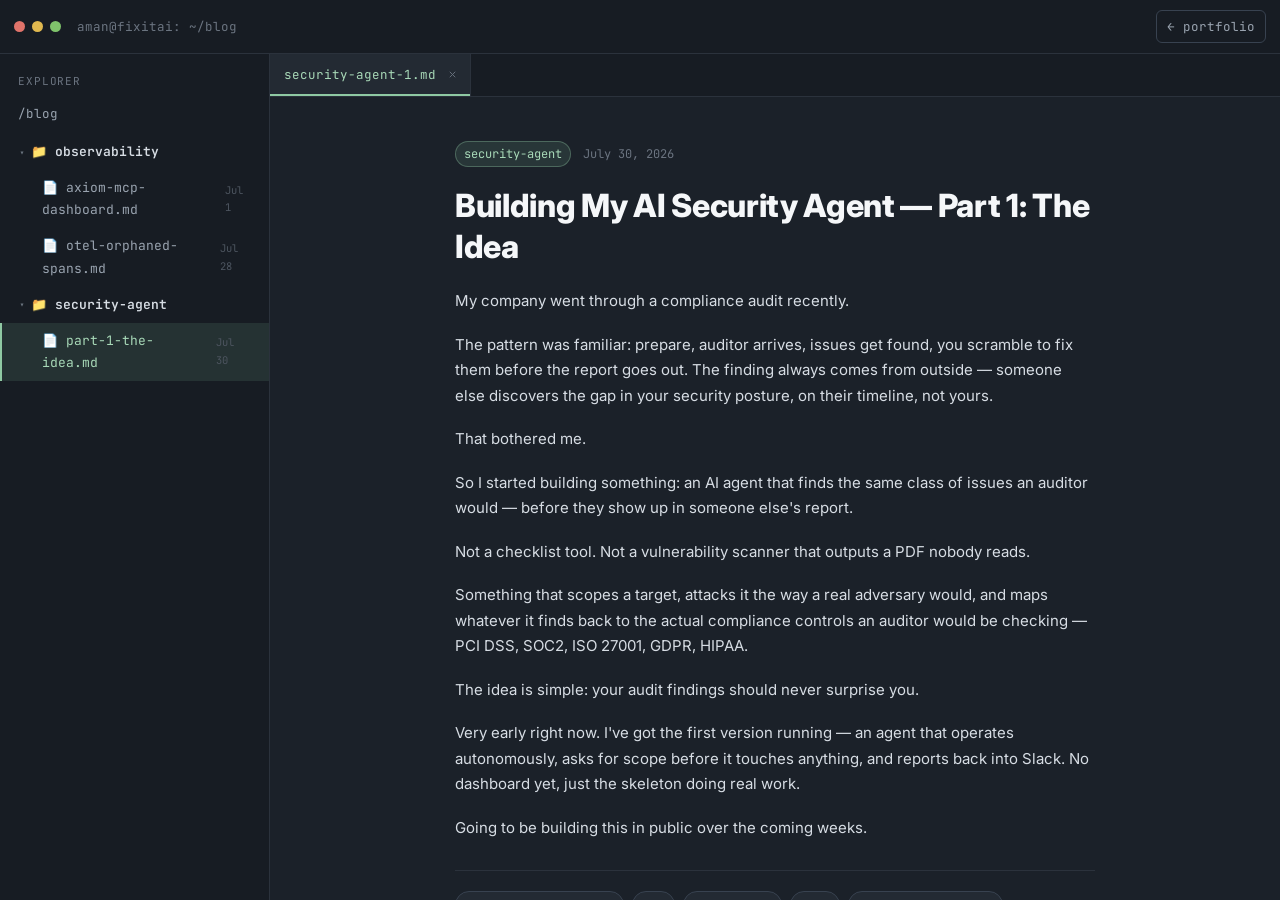
==== blog/index.html @ 9bb50690 "Add IDE-style blog page - New /blog/ page: same terminal/IDE aesthetic as the portfolio's   file-tre" ====
<!DOCTYPE html>
<html lang="en">
<head>
<meta charset="UTF-8">
<meta name="viewport" content="width=device-width, initial-scale=1.0">
<title>Blog — Aman Srivastava</title>
<meta name="description" content="Engineering notes from Aman Srivastava — Founding Software Engineer at Fixit AI. Observability, Kubernetes, and building an AI security agent in public.">
<meta name="robots" content="index, follow">
<link rel="canonical" href="https://amanscoder.github.io/Portfolio/blog/">
<link rel="shortcut icon" href="../assets/images/logo.ico" type="image/x-icon">

<meta property="og:type" content="blog">
<meta property="og:title" content="Blog — Aman Srivastava">
<meta property="og:description" content="Engineering notes on observability, Kubernetes, and building an AI security agent in public.">
<meta property="og:url" content="https://amanscoder.github.io/Portfolio/blog/">
<meta property="og:image" content="https://amanscoder.github.io/Portfolio/assets/images/avatar.jpg">

<link rel="preconnect" href="https://fonts.googleapis.com">
<link rel="preconnect" href="https://fonts.gstatic.com" crossorigin>
<link href="https://fonts.googleapis.com/css2?family=JetBrains+Mono:wght@400;500;600;700;800&family=Inter:wght@400;500;600;700;800&display=swap" rel="stylesheet">

<script type="application/ld+json">
{
  "@context": "https://schema.org",
  "@type": "Blog",
  "name": "Aman Srivastava's Engineering Blog",
  "url": "https://amanscoder.github.io/Portfolio/blog/",
  "author": { "@type": "Person", "name": "Aman Srivastava", "url": "https://amanscoder.github.io/Portfolio/" },
  "blogPost": [
    {
      "@type": "BlogPosting",
      "headline": "Building Production Dashboards with the Axiom MCP Server",
      "datePublished": "2026-07-01",
      "author": { "@type": "Person", "name": "Aman Srivastava" }
    },
    {
      "@type": "BlogPosting",
      "headline": "When Your Traces Are Lying: Debugging Orphaned Spans in an Async Pipeline",
      "datePublished": "2026-07-28",
      "author": { "@type": "Person", "name": "Aman Srivastava" }
    },
    {
      "@type": "BlogPosting",
      "headline": "Building My AI Security Agent — Part 1: The Idea",
      "datePublished": "2026-07-30",
      "author": { "@type": "Person", "name": "Aman Srivastava" }
    }
  ]
}
</script>

<style>
  :root{
    color-scheme: dark;
    --bg-app:#1b2129;
    --bg-sidebar:#171c23;
    --bg-titlebar:#171c23;
    --bg-tab-active:#232a33;
    --bg-tab-inactive:#171c23;
    --bg-card:#232a33;
    --border:#384250;
    --border-soft:#2b323c;
    --text:#d7dde4;
    --text-bright:#f5f7f9;
    --text-muted:#9aa4b0;
    --text-faint:#6b7480;
    --text-dim:#4d5560;

    --accent:#8fc9a3;
    --accent-strong:#a8d9b8;
    --accent-fg:#0d1f15;
    --accent-dim:rgba(143,201,163,.12);
    --accent-line:rgba(143,201,163,.35);
    --accent-glow:rgba(143,201,163,.20);

    --syn-tag:#d99a86;
    --syn-string:#8bb8e0;
    --syn-comment:#7a8290;

    --mono:'JetBrains Mono', ui-monospace, SFMono-Regular, Menlo, Consolas, monospace;
    --sans:'Inter', -apple-system, BlinkMacSystemFont, 'Segoe UI', sans-serif;
    --radius: 8px;
  }

  *{ box-sizing:border-box; }
  html,body{ height:100%; }
  body{
    margin:0;
    background: var(--bg-app);
    color: var(--text);
    font-family: var(--sans);
    font-size:15px;
    line-height:1.7;
    -webkit-font-smoothing:antialiased;
  }
  a{ color:inherit; }
  ::selection{ background: var(--accent-glow); color: var(--text-bright); }
  ::-webkit-scrollbar{ width:9px; height:9px; }
  ::-webkit-scrollbar-track{ background: var(--bg-sidebar); }
  ::-webkit-scrollbar-thumb{ background: var(--border); border-radius:8px; }

  .ide{ display:flex; flex-direction:column; height:100vh; }

  /* ---- titlebar ---- */
  .titlebar{
    display:flex; align-items:center; gap:10px;
    padding:10px 14px;
    background: var(--bg-titlebar);
    border-bottom:1px solid var(--border-soft);
    flex-shrink:0;
  }
  .tl-dots{ display:flex; gap:7px; }
  .tl-dot{ width:11px;height:11px;border-radius:50%; }
  .tl-dot.r{ background:#e0736a; }
  .tl-dot.y{ background:#e0b84f; }
  .tl-dot.g{ background:#7fc46b; }
  .titlebar-path{
    font-family: var(--mono); font-size:12.5px; color: var(--text-faint);
    margin-left:6px; flex:1;
  }
  .titlebar-back{
    font-family: var(--mono); font-size:12.5px; color: var(--text-muted);
    text-decoration:none; padding:5px 10px; border-radius:6px;
    border:1px solid var(--border); transition: color .15s ease, border-color .15s ease;
  }
  .titlebar-back:hover{ color: var(--accent); border-color: var(--accent-line); }
  .sidebar-toggle{
    display:none;
    background:none; border:1px solid var(--border); border-radius:6px;
    color: var(--text); width:30px; height:30px; align-items:center; justify-content:center;
    cursor:pointer;
  }
  .sidebar-toggle svg{ width:16px; height:16px; }

  .ide-body{ flex:1; display:flex; min-height:0; }

  /* ---- sidebar ---- */
  .sidebar{
    width: 270px; flex-shrink:0;
    background: var(--bg-sidebar);
    border-right:1px solid var(--border-soft);
    overflow-y:auto;
    padding: 14px 0 24px;
  }
  .sidebar-header{
    font-family: var(--mono); font-size:11px; letter-spacing:.08em;
    color: var(--text-faint); padding: 4px 18px 12px;
  }
  .tree-root{
    font-family: var(--mono); font-size:12.5px; color: var(--text-muted);
    padding: 0 18px 10px;
  }
  .tree-folder{ }
  .tree-folder summary{
    cursor:pointer; list-style:none;
    font-family: var(--mono); font-size:13px; font-weight:600;
    color: var(--text); padding: 7px 18px;
    display:flex; align-items:center; gap:7px;
    user-select:none;
  }
  .tree-folder summary::-webkit-details-marker{ display:none; }
  .tree-folder summary::before{
    content:"▸"; color: var(--text-faint); font-size:10px;
    transition: transform .15s ease;
  }
  .tree-folder[open] summary::before{ transform: rotate(90deg); }
  .tree-folder summary:hover{ background: var(--accent-dim); }
  .tree-file{
    font-family: var(--mono); font-size:13px; color: var(--text-muted);
    padding: 7px 18px 7px 40px;
    cursor:pointer;
    display:flex; align-items:center; gap:8px;
    border-left:2px solid transparent;
    transition: color .15s ease, background .15s ease;
  }
  .tree-file:hover{ background: var(--accent-dim); color: var(--text-bright); }
  .tree-file.active{
    color: var(--accent-strong); border-left-color: var(--accent);
    background: var(--accent-dim);
  }
  .tree-file .tf-date{ margin-left:auto; font-size:10.5px; color: var(--text-dim); }

  /* ---- editor / tabs ---- */
  .editor{ flex:1; display:flex; flex-direction:column; min-width:0; }
  .tab-bar{
    display:flex; align-items:stretch; overflow-x:auto;
    background: var(--bg-tab-inactive);
    border-bottom:1px solid var(--border-soft);
    flex-shrink:0;
  }
  .tab{
    display:flex; align-items:center; gap:8px;
    padding: 10px 10px 10px 14px;
    font-family: var(--mono); font-size:12.5px; color: var(--text-muted);
    background: var(--bg-tab-inactive);
    border-right:1px solid var(--border-soft);
    cursor:pointer; white-space:nowrap;
    transition: color .15s ease, background .15s ease;
  }
  .tab:hover{ color: var(--text-bright); }
  .tab.active{
    background: var(--bg-tab-active); color: var(--accent-strong);
    box-shadow: inset 0 -2px 0 var(--accent);
  }
  .tab .tab-close{
    display:flex; align-items:center; justify-content:center;
    width:16px; height:16px; border-radius:4px; color: var(--text-faint);
    transition: color .15s ease, background .15s ease;
  }
  .tab .tab-close:hover{ background: var(--border-soft); color: var(--text-bright); }
  .tab .tab-close svg{ width:11px; height:11px; }

  .editor-pane{ flex:1; overflow-y:auto; }
  .empty-state{
    height:100%; display:flex; flex-direction:column; align-items:center; justify-content:center;
    color: var(--text-faint); font-family: var(--mono); font-size:13.5px; gap:10px; text-align:center; padding:20px;
  }
  .empty-state .es-glyph{ font-size:28px; color: var(--text-dim); }

  .post{ max-width: 720px; margin: 0 auto; padding: 44px 40px 80px; }
  .post-meta{
    display:flex; align-items:center; gap:12px; flex-wrap:wrap;
    font-family: var(--mono); font-size:12px; color: var(--text-faint);
    margin-bottom:18px;
  }
  .post-meta .pm-cat{
    color: var(--accent-strong); background: var(--accent-dim);
    border:1px solid var(--accent-line); padding:2px 8px; border-radius:999px;
  }
  .post h1{
    font-family: var(--sans); font-weight:800; font-size: clamp(24px,3.4vw,32px);
    color: var(--text-bright); line-height:1.3; margin: 0 0 20px; letter-spacing:-0.01em;
  }
  .post p{ margin:0 0 18px; color: var(--text); }
  .post .tags-row{
    display:flex; flex-wrap:wrap; gap:8px; margin-top: 30px;
    padding-top:20px; border-top:1px solid var(--border-soft);
  }
  .post .tag-chip{
    font-family: var(--mono); font-size:11.5px; color: var(--text-muted);
    background: var(--bg-card); border:1px solid var(--border); border-radius:999px; padding:3px 10px;
  }

  @media (max-width: 900px){
    .sidebar{
      position:fixed; top:49px; bottom:0; left:0; z-index:50;
      transform: translateX(-100%);
      transition: transform .2s ease;
      box-shadow: 20px 0 40px rgba(0,0,0,.4);
    }
    .sidebar.open{ transform: translateX(0); }
    .sidebar-toggle{ display:flex; }
    .post{ padding: 30px 20px 60px; }
  }
</style>
</head>
<body>

<div class="ide">
  <div class="titlebar">
    <button class="sidebar-toggle" id="sidebarToggle" aria-label="Toggle file explorer">
      <svg viewBox="0 0 24 24" fill="none" stroke="currentColor" stroke-width="2"><path d="M4 6h16M4 12h16M4 18h16"/></svg>
    </button>
    <div class="tl-dots"><span class="tl-dot r"></span><span class="tl-dot y"></span><span class="tl-dot g"></span></div>
    <div class="titlebar-path">aman@fixitai: ~/blog</div>
    <a class="titlebar-back" href="../index.html">← portfolio</a>
  </div>

  <div class="ide-body">
    <aside class="sidebar" id="sidebar">
      <div class="sidebar-header">EXPLORER</div>
      <div class="tree-root">/blog</div>

      <details class="tree-folder" open>
        <summary>📁 observability</summary>
        <div class="tree-file" data-post="axiom-mcp-dashboard">📄 axiom-mcp-dashboard.md<span class="tf-date">Jul 1</span></div>
        <div class="tree-file" data-post="otel-orphaned-spans">📄 otel-orphaned-spans.md<span class="tf-date">Jul 28</span></div>
      </details>

      <details class="tree-folder" open>
        <summary>📁 security-agent</summary>
        <div class="tree-file" data-post="security-agent-1">📄 part-1-the-idea.md<span class="tf-date">Jul 30</span></div>
      </details>
    </aside>

    <div class="editor">
      <div class="tab-bar" id="tabBar"></div>
      <div class="editor-pane" id="editorPane">
        <div class="empty-state">
          <span class="es-glyph">❯</span>
          <span>Select a post from the sidebar to open it.</span>
        </div>
      </div>
    </div>
  </div>
</div>

<script>
(function(){
  "use strict";

  var POSTS = {
    "axiom-mcp-dashboard": {
      title: "Building Production Dashboards with the Axiom MCP Server",
      category: "observability",
      date: "July 1, 2026",
      tags: ["observability", "mcp", "axiom", "dashboards"],
      html:
        '<p>Staring at raw trace data in a query editor is not "observability." It\'s just a different kind of log file.</p>' +
        '<p>I needed dashboards. I didn\'t want to spend a day clicking through a UI to build them — so I used the Axiom MCP server directly inside my coding environment instead.</p>' +
        '<p>MCP lets you connect a service\'s API as tools the AI can call natively. I described what I wanted, it wrote the APL queries, built the chart specs, and called <code>createDashboard</code> directly. I reviewed the JSON, asked for tweaks, it patched. No context switching, no copy-pasting query strings.</p>' +
        '<p>Ended up with two dashboards in prod:</p>' +
        '<ul><li>Error rates across all 4 services, filterable by service and operation, refreshing every 60s</li>' +
        '<li>p50/p95/p99 per service per operation, last 24 hours rolling</li></ul>' +
        '<p>The latency one took 3 iterations — v1 had wrong time bucketing, v2 broke on empty datasets, v3.1 works. Each iteration was a conversation, not a rebuild.</p>' +
        '<p>The thing that surprised me: I started asking for dashboards I wouldn\'t have bothered building manually. "Show me which service is the biggest contributor to tail latency." "Flag any operation where p99 &gt; 2x p95." Queries that would\'ve taken 30 minutes to figure out in APL, I was getting in seconds.</p>' +
        '<p>But the real unlock isn\'t speed. It\'s that the bar for "is this worth building?" dropped enough that I actually built the thing.</p>' +
        '<p>If you\'re running OpenTelemetry and sending data to Axiom, the MCP server takes about 5 minutes to set up.</p>'
    },
    "otel-orphaned-spans": {
      title: "When Your Traces Are Lying: Debugging Orphaned Spans in an Async Pipeline",
      category: "observability",
      date: "July 28, 2026",
      tags: ["opentelemetry", "observability", "python", "distributed-tracing", "backend"],
      html:
        '<p>We had traces flowing across our entire WhatsApp AI platform. Complete coverage — every service instrumented.</p>' +
        '<p>The traces were lying.</p>' +
        '<p>I opened Axiom expecting clean trace trees — connected spans, full journeys. Instead: fragments. Spans with no parent. Traces that started somewhere and went nowhere. The system was working. The data wasn\'t.</p>' +
        '<p>The culprit was async context. Our agent pipeline runs on LangGraph — async, graph-based. Python\'s OTel SDK stores the active span in a <code>ContextVar</code>. When you spawn a coroutine or async task, that context doesn\'t carry over automatically. Nobody was passing it anywhere. Every async handoff was silently cutting the trace tree.</p>' +
        '<p>To find the exact boundaries, I queried Axiom for spans with no parent that also weren\'t root spans. It gave me a clean list: node transitions in the agent graph, worker task spawns, async telephony calls. Each one a context black hole.</p>' +
        '<p>The fix was explicit. At every async boundary, I captured the OTel context and re-attached it inside the new coroutine. For LangGraph, I passed trace context through the graph state so it survived node transitions.</p>' +
        '<p>After that — complete trace trees. WhatsApp message → agent decision → DB write → call initiation. One trace, full journey.</p>' +
        '<p>The real lesson: orphaned spans aren\'t just a tracing bug. They\'re the codebase telling you that async boundaries aren\'t being taken seriously. Fixing the traces fixed that too.</p>'
    },
    "security-agent-1": {
      title: "Building My AI Security Agent — Part 1: The Idea",
      category: "security-agent",
      date: "July 30, 2026",
      tags: ["security-engineering", "ai", "compliance", "sre", "building-in-public"],
      html:
        '<p>My company went through a compliance audit recently.</p>' +
        '<p>The pattern was familiar: prepare, auditor arrives, issues get found, you scramble to fix them before the report goes out. The finding always comes from outside — someone else discovers the gap in your security posture, on their timeline, not yours.</p>' +
        '<p>That bothered me.</p>' +
        '<p>So I started building something: an AI agent that finds the same class of issues an auditor would — before they show up in someone else\'s report.</p>' +
        '<p>Not a checklist tool. Not a vulnerability scanner that outputs a PDF nobody reads.</p>' +
        '<p>Something that scopes a target, attacks it the way a real adversary would, and maps whatever it finds back to the actual compliance controls an auditor would be checking — PCI DSS, SOC2, ISO 27001, GDPR, HIPAA.</p>' +
        '<p>The idea is simple: your audit findings should never surprise you.</p>' +
        '<p>Very early right now. I\'ve got the first version running — an agent that operates autonomously, asks for scope before it touches anything, and reports back into Slack. No dashboard yet, just the skeleton doing real work.</p>' +
        '<p>Going to be building this in public over the coming weeks.</p>'
    }
  };

  var openTabs = [];
  var activeId = null;

  var tabBar = document.getElementById('tabBar');
  var editorPane = document.getElementById('editorPane');

  function renderTabs(){
    tabBar.innerHTML = '';
    openTabs.forEach(function(id){
      var post = POSTS[id];
      var tab = document.createElement('div');
      tab.className = 'tab' + (id === activeId ? ' active' : '');
      tab.setAttribute('data-tab', id);

      var label = document.createElement('span');
      label.textContent = id + '.md';
      tab.appendChild(label);

      var closeBtn = document.createElement('span');
      closeBtn.className = 'tab-close';
      closeBtn.innerHTML = '<svg viewBox="0 0 24 24" fill="none" stroke="currentColor" stroke-width="2"><path d="M18 6L6 18M6 6l12 12"/></svg>';
      closeBtn.addEventListener('click', function(e){
        e.stopPropagation();
        closeTab(id);
      });
      tab.appendChild(closeBtn);

      tab.addEventListener('click', function(){ setActive(id); });
      tabBar.appendChild(tab);
    });
  }

  function renderPost(id){
    var post = POSTS[id];
    if(!post){
      editorPane.innerHTML = '<div class="empty-state"><span class="es-glyph">❯</span><span>Select a post from the sidebar to open it.</span></div>';
      return;
    }
    var tagsHtml = post.tags.map(function(t){ return '<span class="tag-chip">#' + t + '</span>'; }).join('');
    editorPane.innerHTML =
      '<article class="post">' +
        '<div class="post-meta"><span class="pm-cat">' + post.category + '</span><span>' + post.date + '</span></div>' +
        '<h1>' + post.title + '</h1>' +
        post.html +
        '<div class="tags-row">' + tagsHtml + '</div>' +
      '</article>';
    editorPane.scrollTop = 0;
  }

  function setActive(id){
    activeId = id;
    renderTabs();
    renderPost(id);
    document.querySelectorAll('.tree-file').forEach(function(el){
      el.classList.toggle('active', el.getAttribute('data-post') === id);
    });
    if(window.innerWidth <= 900){ closeSidebar(); }
  }

  function openTab(id){
    if(openTabs.indexOf(id) === -1){ openTabs.push(id); }
    setActive(id);
  }

  function closeTab(id){
    var idx = openTabs.indexOf(id);
    if(idx === -1){ return; }
    openTabs.splice(idx, 1);
    if(activeId === id){
      var next = openTabs[idx] || openTabs[idx - 1] || null;
      if(next){ setActive(next); }
      else{ activeId = null; renderTabs(); renderPost(null); document.querySelectorAll('.tree-file').forEach(function(el){ el.classList.remove('active'); }); }
    } else {
      renderTabs();
    }
  }

  document.querySelectorAll('.tree-file').forEach(function(el){
    el.addEventListener('click', function(){
      openTab(el.getAttribute('data-post'));
    });
  });

  // ---- mobile sidebar toggle ----
  var sidebar = document.getElementById('sidebar');
  var sidebarToggle = document.getElementById('sidebarToggle');
  function closeSidebar(){ sidebar.classList.remove('open'); }
  sidebarToggle.addEventListener('click', function(){ sidebar.classList.toggle('open'); });

  // open the most recent post by default
  openTab('security-agent-1');
})();
</script>

</body>
</html>
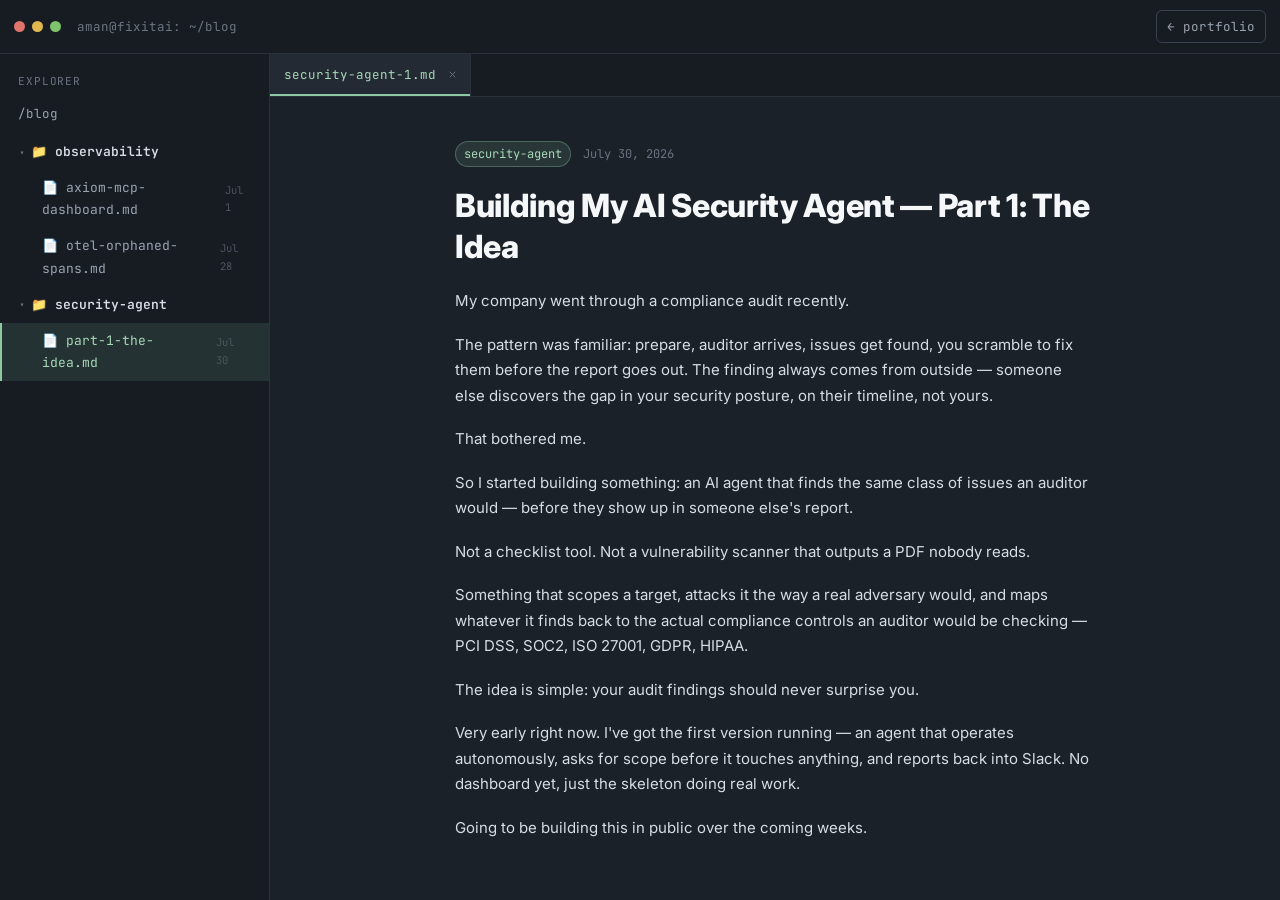
==== commit ea394655: "Remove hashtag/tags row from blog post display" ====
--- a/blog/index.html
+++ b/blog/index.html
@@ -388,13 +388,11 @@
       editorPane.innerHTML = '<div class="empty-state"><span class="es-glyph">❯</span><span>Select a post from the sidebar to open it.</span></div>';
       return;
     }
-    var tagsHtml = post.tags.map(function(t){ return '<span class="tag-chip">#' + t + '</span>'; }).join('');
     editorPane.innerHTML =
       '<article class="post">' +
         '<div class="post-meta"><span class="pm-cat">' + post.category + '</span><span>' + post.date + '</span></div>' +
         '<h1>' + post.title + '</h1>' +
         post.html +
-        '<div class="tags-row">' + tagsHtml + '</div>' +
       '</article>';
     editorPane.scrollTop = 0;
   }
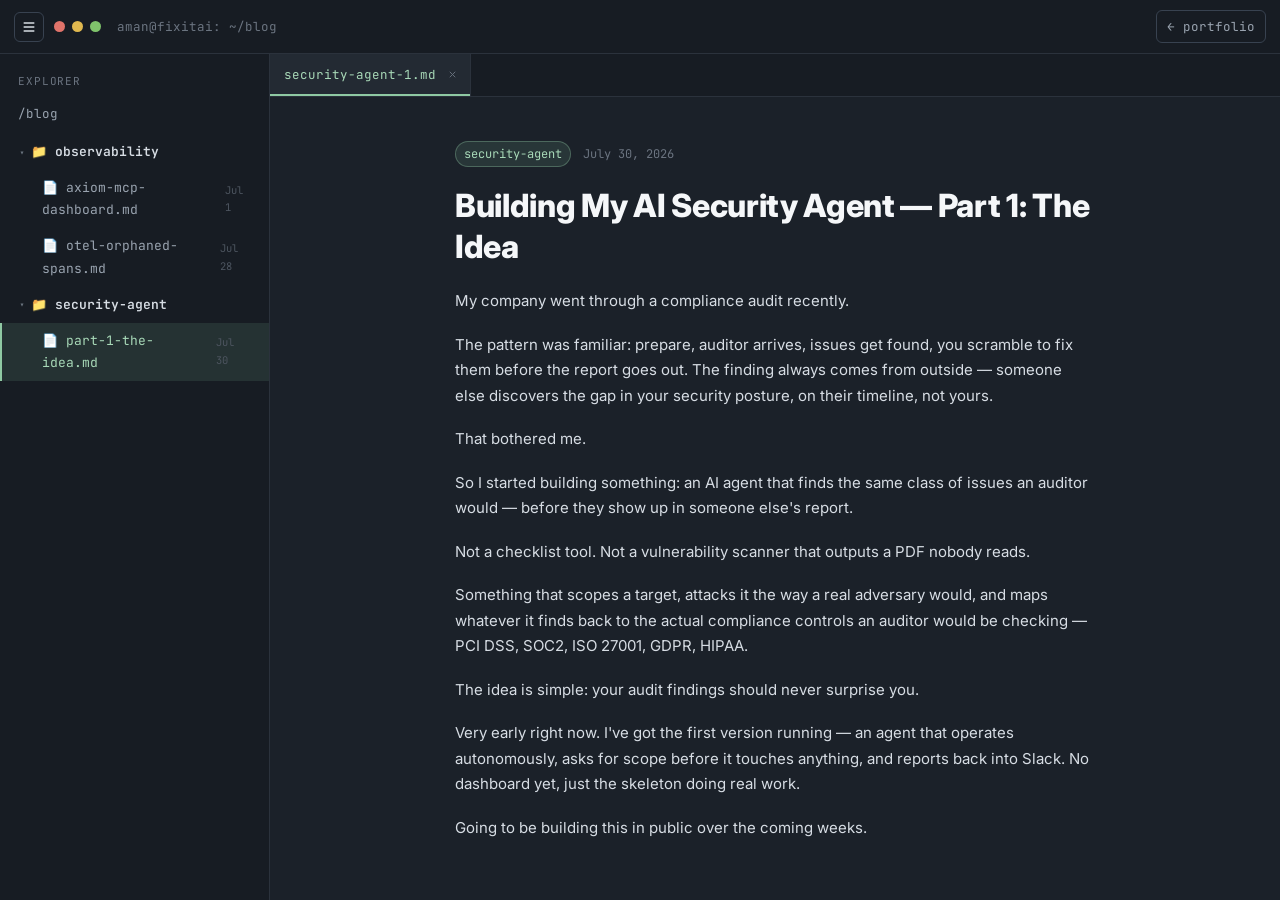
==== commit 9a892978: "Add desktop sidebar collapse, make red dot close back to portfolio - Sidebar toggle button now visib" ====
--- a/blog/index.html
+++ b/blog/index.html
@@ -125,11 +125,13 @@
   }
   .titlebar-back:hover{ color: var(--accent); border-color: var(--accent-line); }
   .sidebar-toggle{
-    display:none;
+    display:flex;
     background:none; border:1px solid var(--border); border-radius:6px;
     color: var(--text); width:30px; height:30px; align-items:center; justify-content:center;
-    cursor:pointer;
-  }
+    cursor:pointer; flex-shrink:0;
+    transition: color .15s ease, border-color .15s ease;
+  }
+  .sidebar-toggle:hover{ color: var(--accent); border-color: var(--accent-line); }
   .sidebar-toggle svg{ width:16px; height:16px; }
 
   .ide-body{ flex:1; display:flex; min-height:0; }
@@ -140,6 +142,7 @@
     background: var(--bg-sidebar);
     border-right:1px solid var(--border-soft);
     overflow-y:auto;
+    transition: width .18s ease, min-width .18s ease, padding .18s ease, border-color .18s ease;
     padding: 14px 0 24px;
   }
   .sidebar-header{
@@ -232,6 +235,33 @@
     color: var(--text-bright); line-height:1.3; margin: 0 0 20px; letter-spacing:-0.01em;
   }
   .post p{ margin:0 0 18px; color: var(--text); }
+  .post img{
+    max-width:100%; height:auto; display:block;
+    border-radius: var(--radius); border:1px solid var(--border);
+    margin: 8px 0 26px;
+  }
+  .post figure{ margin: 8px 0 26px; }
+  .post figure img{ margin-bottom: 10px; }
+  .post figcaption{
+    font-family: var(--mono); font-size:12.5px; color: var(--text-faint);
+    text-align:center;
+  }
+  .post h2{
+    font-family: var(--sans); font-weight:700; font-size: 21px;
+    color: var(--text-bright); margin: 34px 0 16px; letter-spacing:-0.01em;
+  }
+  .post blockquote{
+    margin: 0 0 18px; padding: 4px 18px;
+    border-left: 3px solid var(--accent-line);
+    color: var(--text-muted); font-style: italic;
+  }
+  .post code{
+    font-family: var(--mono); font-size:13px; color: var(--syn-string);
+    background: var(--bg-card); padding:1px 6px; border-radius:4px; border:1px solid var(--border-soft);
+  }
+  .post ul{ margin:0 0 18px; padding-left:0; display:grid; gap:8px; }
+  .post ul li{ list-style:none; padding-left:18px; position:relative; }
+  .post ul li::before{ content:"›"; position:absolute; left:0; color: var(--accent); font-family: var(--mono); }
   .post .tags-row{
     display:flex; flex-wrap:wrap; gap:8px; margin-top: 30px;
     padding-top:20px; border-top:1px solid var(--border-soft);
@@ -239,6 +269,12 @@
   .post .tag-chip{
     font-family: var(--mono); font-size:11.5px; color: var(--text-muted);
     background: var(--bg-card); border:1px solid var(--border); border-radius:999px; padding:3px 10px;
+  }
+
+  @media (min-width: 901px){
+    body.sidebar-collapsed .sidebar{
+      width:0; min-width:0; padding:0; border-right-color:transparent; overflow:hidden;
+    }
   }
 
   @media (max-width: 900px){
@@ -249,9 +285,15 @@
       box-shadow: 20px 0 40px rgba(0,0,0,.4);
     }
     .sidebar.open{ transform: translateX(0); }
-    .sidebar-toggle{ display:flex; }
     .post{ padding: 30px 20px 60px; }
   }
+
+  /* ---- traffic-light dots as controls ---- */
+  .tl-dot.link{
+    display:inline-block; border:none; padding:0; cursor:pointer;
+  }
+  .tl-dot.r{ transition: filter .15s ease; }
+  .tl-dot.r:hover{ filter: brightness(1.3); }
 </style>
 </head>
 <body>
@@ -261,7 +303,10 @@
     <button class="sidebar-toggle" id="sidebarToggle" aria-label="Toggle file explorer">
       <svg viewBox="0 0 24 24" fill="none" stroke="currentColor" stroke-width="2"><path d="M4 6h16M4 12h16M4 18h16"/></svg>
     </button>
-    <div class="tl-dots"><span class="tl-dot r"></span><span class="tl-dot y"></span><span class="tl-dot g"></span></div>
+    <div class="tl-dots">
+      <a class="tl-dot r link" href="../index.html" aria-label="Close — back to portfolio" title="Back to portfolio"></a>
+      <span class="tl-dot y"></span><span class="tl-dot g"></span>
+    </div>
     <div class="titlebar-path">aman@fixitai: ~/blog</div>
     <a class="titlebar-back" href="../index.html">← portfolio</a>
   </div>
@@ -435,7 +480,10 @@
   var sidebar = document.getElementById('sidebar');
   var sidebarToggle = document.getElementById('sidebarToggle');
   function closeSidebar(){ sidebar.classList.remove('open'); }
-  sidebarToggle.addEventListener('click', function(){ sidebar.classList.toggle('open'); });
+  sidebarToggle.addEventListener('click', function(){
+    sidebar.classList.toggle('open');
+    document.body.classList.toggle('sidebar-collapsed');
+  });
 
   // open the most recent post by default
   openTab('security-agent-1');
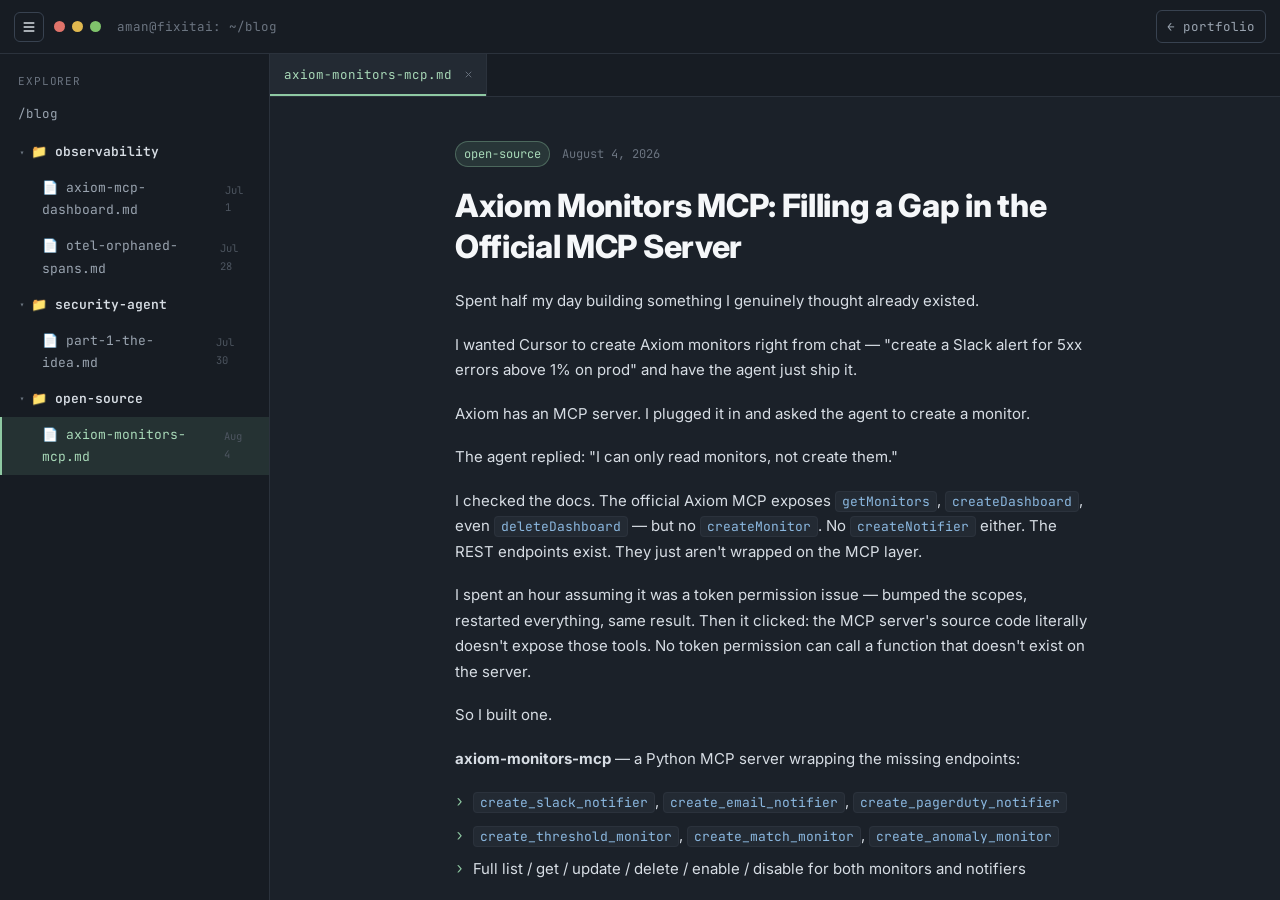
==== commit 341f32bc: "Add Axiom Monitors MCP blog post (Post #4, already published) - Confirmed via context.md's post log " ====
--- a/blog/index.html
+++ b/blog/index.html
@@ -44,6 +44,12 @@
       "headline": "Building My AI Security Agent — Part 1: The Idea",
       "datePublished": "2026-07-30",
       "author": { "@type": "Person", "name": "Aman Srivastava" }
+    },
+    {
+      "@type": "BlogPosting",
+      "headline": "Axiom Monitors MCP: Filling a Gap in the Official MCP Server",
+      "datePublished": "2026-08-04",
+      "author": { "@type": "Person", "name": "Aman Srivastava" }
     }
   ]
 }
@@ -325,6 +331,11 @@
       <details class="tree-folder" open>
         <summary>📁 security-agent</summary>
         <div class="tree-file" data-post="security-agent-1">📄 part-1-the-idea.md<span class="tf-date">Jul 30</span></div>
+      </details>
+
+      <details class="tree-folder" open>
+        <summary>📁 open-source</summary>
+        <div class="tree-file" data-post="axiom-monitors-mcp">📄 axiom-monitors-mcp.md<span class="tf-date">Aug 4</span></div>
       </details>
     </aside>
 
@@ -392,6 +403,29 @@
         '<p>The idea is simple: your audit findings should never surprise you.</p>' +
         '<p>Very early right now. I\'ve got the first version running — an agent that operates autonomously, asks for scope before it touches anything, and reports back into Slack. No dashboard yet, just the skeleton doing real work.</p>' +
         '<p>Going to be building this in public over the coming weeks.</p>'
+    },
+    "axiom-monitors-mcp": {
+      title: "Axiom Monitors MCP: Filling a Gap in the Official MCP Server",
+      category: "open-source",
+      date: "August 4, 2026",
+      tags: ["mcp", "open-source", "devops", "axiom"],
+      html:
+        '<p>Spent half my day building something I genuinely thought already existed.</p>' +
+        '<p>I wanted Cursor to create Axiom monitors right from chat — "create a Slack alert for 5xx errors above 1% on prod" and have the agent just ship it.</p>' +
+        '<p>Axiom has an MCP server. I plugged it in and asked the agent to create a monitor.</p>' +
+        '<p>The agent replied: "I can only read monitors, not create them."</p>' +
+        '<p>I checked the docs. The official Axiom MCP exposes <code>getMonitors</code>, <code>createDashboard</code>, even <code>deleteDashboard</code> — but no <code>createMonitor</code>. No <code>createNotifier</code> either. The REST endpoints exist. They just aren\'t wrapped on the MCP layer.</p>' +
+        '<p>I spent an hour assuming it was a token permission issue — bumped the scopes, restarted everything, same result. Then it clicked: the MCP server\'s source code literally doesn\'t expose those tools. No token permission can call a function that doesn\'t exist on the server.</p>' +
+        '<p>So I built one.</p>' +
+        '<p><b>axiom-monitors-mcp</b> — a Python MCP server wrapping the missing endpoints:</p>' +
+        '<ul>' +
+        '<li><code>create_slack_notifier</code>, <code>create_email_notifier</code>, <code>create_pagerduty_notifier</code></li>' +
+        '<li><code>create_threshold_monitor</code>, <code>create_match_monitor</code>, <code>create_anomaly_monitor</code></li>' +
+        '<li>Full list / get / update / delete / enable / disable for both monitors and notifiers</li>' +
+        '</ul>' +
+        '<p>15 tools total. One-line uvx config for Cursor or Claude Desktop.</p>' +
+        '<p>Now I can say "create a monitor that fires when prod 5xx rate goes above 1% over 5 min, route to Slack" and the agent writes the APL, picks the notifier, and ships it.</p>' +
+        '<p>The MCP ecosystem is still early. Most of the value right now is in filling gaps where vendors haven\'t shipped tools yet.</p>'
     }
   };
 
@@ -486,7 +520,7 @@
   });
 
   // open the most recent post by default
-  openTab('security-agent-1');
+  openTab('axiom-monitors-mcp');
 })();
 </script>
 
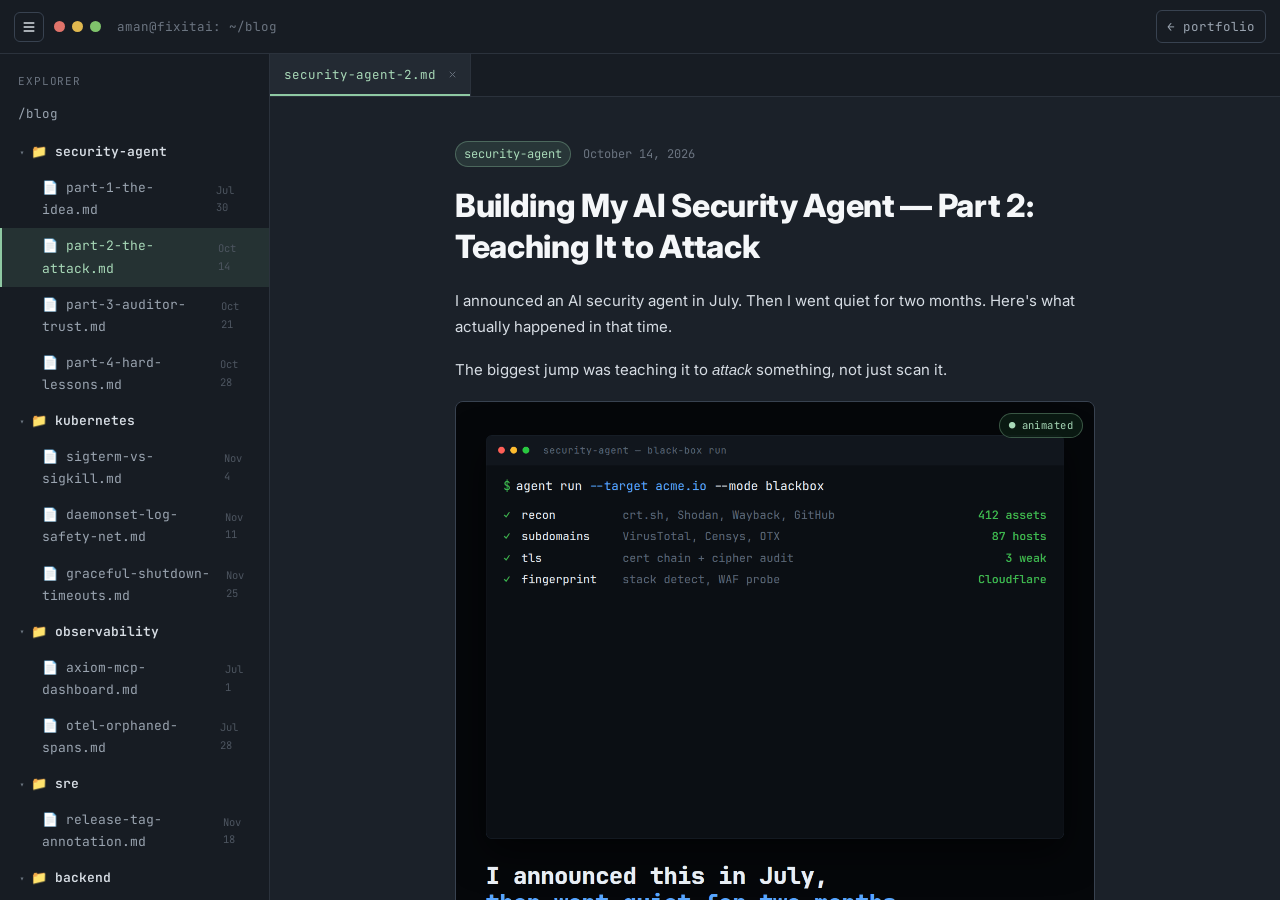
==== commit 8621bdd5: "Add 9 blog posts with images/GIFs from the LinkedIn queue Pulls the finished posts from ~/personal/l" ====
--- a/blog/index.html
+++ b/blog/index.html
@@ -49,6 +49,60 @@
       "@type": "BlogPosting",
       "headline": "Axiom Monitors MCP: Filling a Gap in the Official MCP Server",
       "datePublished": "2026-08-04",
+      "author": { "@type": "Person", "name": "Aman Srivastava" }
+    },
+    {
+      "@type": "BlogPosting",
+      "headline": "A 1D CNN-GRU Hybrid for EEG Seizure Detection (IEEE I-SMAC 2024)",
+      "datePublished": "2026-07-31",
+      "author": { "@type": "Person", "name": "Aman Srivastava" }
+    },
+    {
+      "@type": "BlogPosting",
+      "headline": "Building My AI Security Agent — Part 2: Teaching It to Attack",
+      "datePublished": "2026-10-14",
+      "author": { "@type": "Person", "name": "Aman Srivastava" }
+    },
+    {
+      "@type": "BlogPosting",
+      "headline": "Building My AI Security Agent — Part 3: Evidence an Auditor Will Trust",
+      "datePublished": "2026-10-21",
+      "author": { "@type": "Person", "name": "Aman Srivastava" }
+    },
+    {
+      "@type": "BlogPosting",
+      "headline": "Building My AI Security Agent — Part 4: Getting It to Stop Lying to Itself",
+      "datePublished": "2026-10-28",
+      "author": { "@type": "Person", "name": "Aman Srivastava" }
+    },
+    {
+      "@type": "BlogPosting",
+      "headline": "SIGTERM vs SIGKILL: Why Calls Died During Rolling Restarts",
+      "datePublished": "2026-11-04",
+      "author": { "@type": "Person", "name": "Aman Srivastava" }
+    },
+    {
+      "@type": "BlogPosting",
+      "headline": "The DaemonSet Log Safety Net: Catching Logs a Dying Pod Can't Flush",
+      "datePublished": "2026-11-11",
+      "author": { "@type": "Person", "name": "Aman Srivastava" }
+    },
+    {
+      "@type": "BlogPosting",
+      "headline": "Putting Deploys on the Dashboard: Release Tags and Annotations",
+      "datePublished": "2026-11-18",
+      "author": { "@type": "Person", "name": "Aman Srivastava" }
+    },
+    {
+      "@type": "BlogPosting",
+      "headline": "Graceful Shutdown Isn't One Setting — It's Four Timeouts",
+      "datePublished": "2026-11-25",
+      "author": { "@type": "Person", "name": "Aman Srivastava" }
+    },
+    {
+      "@type": "BlogPosting",
+      "headline": "A Cache That Never Worked: A 0% Hit Rate and a Firebase Token",
+      "datePublished": "2026-12-02",
       "author": { "@type": "Person", "name": "Aman Srivastava" }
     }
   ]
@@ -252,6 +306,13 @@
     font-family: var(--mono); font-size:12.5px; color: var(--text-faint);
     text-align:center;
   }
+  .post figure.anim{ position:relative; }
+  .post figure.anim::before{
+    content:"● animated"; position:absolute; top:12px; right:12px; z-index:2;
+    font-family: var(--mono); font-size:10.5px; letter-spacing:.04em;
+    color: var(--accent-strong); background: rgba(13,31,21,.78);
+    border:1px solid var(--accent-line); border-radius:999px; padding:3px 9px;
+  }
   .post h2{
     font-family: var(--sans); font-weight:700; font-size: 21px;
     color: var(--text-bright); margin: 34px 0 16px; letter-spacing:-0.01em;
@@ -323,19 +384,44 @@
       <div class="tree-root">/blog</div>
 
       <details class="tree-folder" open>
+        <summary>📁 security-agent</summary>
+        <div class="tree-file" data-post="security-agent-1">📄 part-1-the-idea.md<span class="tf-date">Jul 30</span></div>
+        <div class="tree-file" data-post="security-agent-2">📄 part-2-the-attack.md<span class="tf-date">Oct 14</span></div>
+        <div class="tree-file" data-post="security-agent-3">📄 part-3-auditor-trust.md<span class="tf-date">Oct 21</span></div>
+        <div class="tree-file" data-post="security-agent-4">📄 part-4-hard-lessons.md<span class="tf-date">Oct 28</span></div>
+      </details>
+
+      <details class="tree-folder" open>
+        <summary>📁 kubernetes</summary>
+        <div class="tree-file" data-post="sigterm-vs-sigkill">📄 sigterm-vs-sigkill.md<span class="tf-date">Nov 4</span></div>
+        <div class="tree-file" data-post="daemonset-log-safety-net">📄 daemonset-log-safety-net.md<span class="tf-date">Nov 11</span></div>
+        <div class="tree-file" data-post="graceful-shutdown-timeouts">📄 graceful-shutdown-timeouts.md<span class="tf-date">Nov 25</span></div>
+      </details>
+
+      <details class="tree-folder" open>
         <summary>📁 observability</summary>
         <div class="tree-file" data-post="axiom-mcp-dashboard">📄 axiom-mcp-dashboard.md<span class="tf-date">Jul 1</span></div>
         <div class="tree-file" data-post="otel-orphaned-spans">📄 otel-orphaned-spans.md<span class="tf-date">Jul 28</span></div>
       </details>
 
       <details class="tree-folder" open>
-        <summary>📁 security-agent</summary>
-        <div class="tree-file" data-post="security-agent-1">📄 part-1-the-idea.md<span class="tf-date">Jul 30</span></div>
+        <summary>📁 sre</summary>
+        <div class="tree-file" data-post="release-tag-annotation">📄 release-tag-annotation.md<span class="tf-date">Nov 18</span></div>
+      </details>
+
+      <details class="tree-folder" open>
+        <summary>📁 backend</summary>
+        <div class="tree-file" data-post="firebase-token-cache">📄 firebase-token-cache.md<span class="tf-date">Dec 2</span></div>
       </details>
 
       <details class="tree-folder" open>
         <summary>📁 open-source</summary>
         <div class="tree-file" data-post="axiom-monitors-mcp">📄 axiom-monitors-mcp.md<span class="tf-date">Aug 4</span></div>
+      </details>
+
+      <details class="tree-folder" open>
+        <summary>📁 research</summary>
+        <div class="tree-file" data-post="eeg-cnn-gru">📄 eeg-cnn-gru-ieee.md<span class="tf-date">Jul 31</span></div>
       </details>
     </aside>
 
@@ -426,6 +512,148 @@
         '<p>15 tools total. One-line uvx config for Cursor or Claude Desktop.</p>' +
         '<p>Now I can say "create a monitor that fires when prod 5xx rate goes above 1% over 5 min, route to Slack" and the agent writes the APL, picks the notifier, and ships it.</p>' +
         '<p>The MCP ecosystem is still early. Most of the value right now is in filling gaps where vendors haven\'t shipped tools yet.</p>'
+    },
+    "security-agent-2": {
+      title: "Building My AI Security Agent — Part 2: Teaching It to Attack",
+      category: "security-agent",
+      date: "October 14, 2026",
+      tags: ["security-engineering", "ai", "pentesting", "devsecops", "building-in-public"],
+      html:
+        '<p>I announced an AI security agent in July. Then I went quiet for two months. Here\'s what actually happened in that time.</p>' +
+        '<p>The biggest jump was teaching it to <em>attack</em> something, not just scan it.</p>' +
+        '<figure class="anim"><img src="../assets/images/blog/2026-10-14_security_agent_2_attack_pipeline.gif" alt="A black-box run: recon, discovery and exploitation stages chaining into proof-of-concept findings scored with CVSS 3.1 and OWASP Top 10." loading="lazy"><figcaption>One black-box run — 13 stages, 17 skills, zero keystrokes between them.</figcaption></figure>' +
+        '<p>I built out a full black-box pentesting pipeline — 17 skills, 13 stages, running end to end without me touching the keyboard between them.</p>' +
+        '<p><b>Recon</b> pulls from crt.sh, Shodan, the Wayback Machine, GitHub search, and subdomain enumeration across VirusTotal, Censys and OTX.</p>' +
+        '<p><b>Discovery</b> handles TLS scanning, tech-stack fingerprinting, WAF detection, and a crawler that pulls endpoints straight out of JS bundles.</p>' +
+        '<p><b>Exploitation</b> covers SQLi, XSS, SSRF, JWT algorithm confusion, XXE, IDOR, command injection, GraphQL injection, request smuggling, and OAuth misconfiguration. Real tooling is wired in as agents — <code>nmap</code>, ZAP, <code>sqlmap</code>, Metasploit. Every finding ends in a proof-of-concept with a CVSS 3.1 score and an OWASP Top 10 mapping.</p>' +
+        '<p>The part that felt real: watching OSINT output feed into subdomain enumeration, into a crawl, into a fuzzer, into an exploitation attempt. One continuous chain, running on its own.</p>' +
+        '<p>Still a work in progress. But it\'s finding real things on real targets now.</p>' +
+        '<blockquote>What\'s the one attack vector you\'d least want to first hear about from an auditor?</blockquote>'
+    },
+    "security-agent-3": {
+      title: "Building My AI Security Agent — Part 3: Evidence an Auditor Will Trust",
+      category: "security-agent",
+      date: "October 21, 2026",
+      tags: ["security-engineering", "compliance", "ai", "devsecops", "soc2"],
+      html:
+        '<p>Finding a vulnerability and producing something a compliance team will accept are two completely different bars.</p>' +
+        '<p>The agent could find real issues. But "finds SQLi" is not the same as "here is evidence your auditor will trust." This stretch was about closing that gap.</p>' +
+        '<figure class="anim"><img src="../assets/images/blog/2026-10-21_security_agent_3_auditor_trust.gif" alt="A printed security and compliance report mapping findings to PCI DSS, SOC 2 and ISO 27001 controls with severities and a retest tracker." loading="lazy"><figcaption>Every finding maps to a real control, not a CVE sitting in isolation.</figcaption></figure>' +
+        '<p>I added a <b>whitebox mode</b> that reads full source trees against 16 security categories — secrets, authentication, authorization, cryptography, Kubernetes, Docker, AWS, GitHub Actions, dependency risk, and AI/LLM-specific issues.</p>' +
+        '<p>Every finding now maps to an actual control — PCI DSS, HIPAA, GDPR, SOC 2, ISO 27001, NIST — instead of a CVE number sitting in isolation.</p>' +
+        '<p>Reports are self-contained HTML with embedded screenshots, an estimated financial impact per finding, and an overall grade from A+ to F. A retest tracker fingerprints each finding, so an issue that persists across two scans shows up as "still open" rather than as a duplicate ticket.</p>' +
+        '<p>I also stress-tested it against a real Astra scan dashboard and used the gaps to add checks I\'d missed — DNSSEC validation, password policy strength, internal header leakage. The unglamorous stuff. Exactly what an auditor would catch and I wouldn\'t have thought to include.</p>' +
+        '<p>It\'s no longer just finding bugs. It\'s producing the evidence an auditor would ask for.</p>' +
+        '<blockquote>How does your team prep for a compliance audit today?</blockquote>'
+    },
+    "security-agent-4": {
+      title: "Building My AI Security Agent — Part 4: Getting It to Stop Lying to Itself",
+      category: "security-agent",
+      date: "October 28, 2026",
+      tags: ["ai", "security-engineering", "building-in-public", "devsecops"],
+      html:
+        '<p>The hardest problem building an AI security agent isn\'t finding vulnerabilities.</p>' +
+        '<p>It\'s getting the agent to not lie to itself about what it found.</p>' +
+        '<figure class="anim"><img src="../assets/images/blog/2026-10-28_security_agent_4_hard_lessons.gif" alt="A PLAN, SHARD, MAP, REDUCE, VERIFY pipeline where a separate verifier re-executes each finding and marks it confirmed, unconfirmed or false positive." loading="lazy"><figcaption>A separate verifier re-runs every Critical and High finding before it\'s allowed into a report.</figcaption></figure>' +
+        '<p>An autonomous agent will eventually get confident about something that isn\'t true. For a security tool that\'s not a minor bug — it\'s a report a client stops trusting the first time it\'s wrong. So this stretch was mostly about that.</p>' +
+        '<p>I rebuilt the pipeline around a PLAN, SHARD, MAP, REDUCE, VERIFY pattern. A planning stage studies the target before anything runs. A separate verifier independently re-executes every Critical and High finding before it\'s allowed into a report — marking it confirmed, unconfirmed, or false positive.</p>' +
+        '<p>I also locked scanning to clean, freshly-cloned source only. Turns out the agent had been scanning a local dev folder at one point and reporting my own uncommitted <code>.env</code> secrets as "leaked credentials." Technically true. Completely meaningless. The kind of false positive that destroys trust fast. Now every clone is wiped and validated against git before a scan starts.</p>' +
+        '<p>I\'m not going to wrap this up neatly, because it isn\'t done. I find a new gap or a new false-positive mode every few days and fold the fix back in. That\'s the part I\'m enjoying most.</p>' +
+        '<blockquote>What\'s the hardest thing you\'ve had to unlearn while building something autonomous?</blockquote>'
+    },
+    "sigterm-vs-sigkill": {
+      title: "SIGTERM vs SIGKILL: Why Calls Died During Rolling Restarts",
+      category: "kubernetes",
+      date: "November 4, 2026",
+      tags: ["kubernetes", "backend", "devops", "sre"],
+      html:
+        '<p>No errors. No crashes. Just calls silently dying mid-conversation during a rolling restart.</p>' +
+        '<p>The fix wasn\'t in the code. It was in understanding the difference between two signals.</p>' +
+        '<figure class="anim"><img src="../assets/images/blog/2026-11-04_sigterm_vs_sigkill.gif" alt="A side-by-side of SIGTERM as a catchable request versus SIGKILL as an uncatchable kernel order the process cannot clean up from." loading="lazy"><figcaption>SIGTERM is a request your process can answer. SIGKILL is not.</figcaption></figure>' +
+        '<p><b>SIGTERM</b> is a request. Your process can catch it, finish what it\'s doing, clean up, and exit. <b>SIGKILL</b> is the kernel saying it doesn\'t care. No catch. No cleanup. No warning. The process stops existing.</p>' +
+        '<p>When Kubernetes restarts a pod, it sends SIGTERM. Uvicorn receives it and immediately closes every WebSocket connection — including the active call. The user hears silence.</p>' +
+        '<p>The fix was straightforward once I understood what was happening: block new calls the moment shutdown starts, let active calls finish naturally, and only then let SIGTERM do its job.</p>' +
+        '<p>But here\'s what surprised me most. <code>kubectl delete pod --grace-period=0 --force</code> doesn\'t actually send SIGKILL first. SIGTERM still goes out. The cleanup code still ran. The call still dropped — because uvicorn closes WebSockets on SIGTERM before the application can react. A true SIGKILL — OOM kill, node crash — is a different story. No signal. No cleanup. The process stops existing mid-sentence.</p>' +
+        '<p>Design your shutdown path like SIGTERM is the norm and SIGKILL is the disaster you\'re defending against. Because in production both will happen. Only one is survivable.</p>' +
+        '<blockquote>Have you ever had a bug that only showed up during deployments?</blockquote>'
+    },
+    "daemonset-log-safety-net": {
+      title: "The DaemonSet Log Safety Net: Catching Logs a Dying Pod Can't Flush",
+      category: "kubernetes",
+      date: "November 11, 2026",
+      tags: ["kubernetes", "observability", "devops", "sre"],
+      html:
+        '<p>We spent an hour debugging an incident with no logs.</p>' +
+        '<p>Not because we didn\'t have logging. Because the pod died before it could flush them.</p>' +
+        '<figure class="anim"><img src="../assets/images/blog/2026-11-11_daemonset_log_safety_net.gif" alt="Log flow from app stdout to a file on the node, tailed by an OTel Collector DaemonSet that ships the final lines even after the pod dies." loading="lazy"><figcaption>The DaemonSet was already tailing the file on disk when the pod died.</figcaption></figure>' +
+        '<p>When a pod gets OOMKilled, the last few seconds of logs just disappear. The exporter never gets a chance to flush — the process is already dead. The trail stops at exactly the moment you needed it most.</p>' +
+        '<p>So I traced the actual flow. The app writes a log to stdout. The container runtime writes it to a file on the host node. Our in-app exporter picks those up in memory and ships them in batches. That last part is the problem.</p>' +
+        '<p>When a pod crashes mid-batch, the queue is gone. But the log file on disk is still there. Kubelet doesn\'t clean it up immediately. Those lines are sitting on the node, unread.</p>' +
+        '<p>That\'s where a DaemonSet comes in. An OTel Collector DaemonSet runs one pod per node — not per service, not per deployment. One pod that tails every container log file on that host and ships them independently. So the flow becomes: app writes to stdout, kubelet writes to disk, DaemonSet tails the file. Even if the pod dies violently, the DaemonSet was already reading that file. It catches the final lines before the crash.</p>' +
+        '<p>It runs on 50m CPU and 128Mi memory per node. If you rely only on in-app telemetry, you have this blind spot right now. Most teams find it during an incident.</p>' +
+        '<blockquote>Have you?</blockquote>'
+    },
+    "release-tag-annotation": {
+      title: "Putting Deploys on the Dashboard: Release Tags and Annotations",
+      category: "sre",
+      date: "November 18, 2026",
+      tags: ["sre", "observability", "devops", "cicd", "backend"],
+      html:
+        '<p>Our production deploys were tagging releases with timestamps. Something like <code>backend-v2026.07.27.1234-prod</code>.</p>' +
+        '<p>Functional. But meaningless. It told you <em>when</em> something shipped, not <em>what</em> shipped.</p>' +
+        '<figure class="anim"><img src="../assets/images/blog/2026-11-18_release_tag_annotation.gif" alt="A p99 latency chart with a deploy annotation marking the exact moment backend-v3.4.1 went out, contrasted with the old timestamp-based tag." loading="lazy"><figcaption>Before and after: a meaningful version tag, and the deploy marked right on the latency chart.</figcaption></figure>' +
+        '<p>Cross-referencing "which version is live right now" against an incident timeline meant digging through commit history by hand. Every single time.</p>' +
+        '<p>Worse — our deploys were invisible to our own observability stack. When a metric spiked or error rates jumped, the first question was always "did we just deploy something?" Answering it meant switching tabs to Slack or GitHub Actions, instead of looking at the dashboard already open in front of you.</p>' +
+        '<p>Two changes fixed both problems. Production releases now tag with the actual application version pulled from the service\'s version file, not a timestamp — a tag means something now. And every production deploy fires an automatic annotation into both Axiom and Grafana, so the exact moment a release goes out shows up as a marker directly on the logs, traces and metrics we\'re already watching.</p>' +
+        '<p>Both notifications are fail-open. An observability hiccup will never block an actual deploy.</p>' +
+        '<p>The payoff: "did this change because of a deploy?" is now answered by looking, not by asking. Release identity and system behaviour in the same view, which is where they should have been from the start.</p>' +
+        '<blockquote>Does your team\'s deploy process show up in your observability dashboards?</blockquote>'
+    },
+    "graceful-shutdown-timeouts": {
+      title: "Graceful Shutdown Isn't One Setting — It's Four Timeouts",
+      category: "kubernetes",
+      date: "November 25, 2026",
+      tags: ["kubernetes", "aws", "sre", "backend", "devops"],
+      html:
+        '<p>I thought Kubernetes graceful shutdown was one setting.</p>' +
+        '<p>It\'s four timeouts that all have to be sized against each other. Get one wrong and it fails silently — only under load, only during deploys.</p>' +
+        '<figure class="anim"><img src="../assets/images/blog/2026-11-25_graceful_shutdown_timeouts.gif" alt="A timeline showing preStop, terminationGracePeriodSeconds, the readinessProbe gap and ALB deregistration delay nested inside the grace budget." loading="lazy"><figcaption>Drawn to scale: every timeout has to fit inside the grace budget — and outlast your longest connection.</figcaption></figure>' +
+        '<p><b>preStop fires first.</b> Before SIGTERM, Kubernetes runs your preStop hook. That\'s your window to drain connections and finish in-flight work. For us, waiting for active voice calls to end naturally.</p>' +
+        '<p><b>terminationGracePeriodSeconds is the total budget.</b> It starts counting the moment deletion is triggered, not when SIGTERM is sent. Your preStop time comes out of it. A 300-second preStop against a 310-second grace period leaves you ten seconds for actual shutdown.</p>' +
+        '<p><b>Then the readinessProbe gap nobody mentions.</b> When your pod starts returning 503, Kubernetes needs <code>periodSeconds × failureThreshold</code> to mark it unready. Ours was 10s × 3 — thirty seconds where the load balancer still routes new traffic to a pod that is already shutting down. You can\'t fix that in Kubernetes config. You fix it in the application.</p>' +
+        '<p><b>Last, ALB deregistration delay.</b> Once a target enters draining, the ALB stops new connections but holds existing WebSockets open for the full delay. That\'s what lets active calls finish — but only if the delay outlasts your longest connection. Ours didn\'t. That\'s why calls were dropping.</p>' +
+        '<p>Graceful shutdown isn\'t a config value. It\'s an architecture decision spanning your load balancer, your orchestrator and your application at once.</p>' +
+        '<blockquote>What\'s your terminationGracePeriodSeconds set to, and do you know why?</blockquote>'
+    },
+    "firebase-token-cache": {
+      title: "A Cache That Never Worked: A 0% Hit Rate and a Firebase Token",
+      category: "backend",
+      date: "December 2, 2026",
+      tags: ["backend", "redis", "observability", "sre", "system-design"],
+      html:
+        '<p>Our cache had a 0% hit rate. Not low. Zero. 0 hits out of 1,348 verification calls.</p>' +
+        '<figure class="anim"><img src="../assets/images/blog/2026-12-02_firebase_token_cache_redis.gif" alt="An in-process dictionary cache behind a load balancer where pod A and pod B never share a verified token, versus a shared Redis session layer." loading="lazy"><figcaption>An in-process dict behind a load balancer: a token verified on pod A was invisible to pod B.</figcaption></figure>' +
+        '<p>Every authenticated request verified a Firebase ID token first — a 300-400ms round trip, every call. There was already a cache meant to skip it. It had never worked. Not once.</p>' +
+        '<p>I almost didn\'t find it. The span on that function wasn\'t exporting to our observability backend in production, so the cost was invisible on the dashboards we actually look at. The path dominating our latency didn\'t appear anywhere. So I stopped trusting the instrumentation and logged the raw durations straight out of prod.</p>' +
+        '<p>The reason wasn\'t a bug. It was architectural. The cache was a plain in-process dictionary. We run multiple replicas behind a load balancer. A token verified on pod A was invisible to pod B. It only ever helped if the same user hit the same pod twice in a row.</p>' +
+        '<p>Moving it to Redis was the obvious fix. I went further and built a session layer on top of it: verify once, get an opaque session token, and every request after that is a Redis lookup, not an identity provider round trip. It fails closed if Redis hiccups, and re-checks freshness so a session never outlives a revoke.</p>' +
+        '<p>But the real lesson wasn\'t about caching. When your dashboard says a path is fast and your users are still waiting, go get the raw number yourself.</p>' +
+        '<blockquote>Has your monitoring ever hidden the thing that was actually slow?</blockquote>'
+    },
+    "eeg-cnn-gru": {
+      title: "A 1D CNN-GRU Hybrid for EEG Seizure Detection (IEEE I-SMAC 2024)",
+      category: "research",
+      date: "July 31, 2026",
+      tags: ["deep-learning", "ai", "neuroscience", "eeg", "research"],
+      html:
+        '<p>This paper came out almost a year ago. I\'m only getting around to posting it now — startup life.</p>' +
+        '<p>EEG signals are some of the noisiest data you\'ll ever try to classify. The signal is weak, contaminated by muscle movement, eye blinks, and electrical interference. And the pattern you\'re actually looking for — a seizure — can look different across patients and datasets.</p>' +
+        '<p>Standard approaches like LSTM and GRU handle temporal patterns well but struggle to pick up local features in the raw signal. CNNs catch local patterns but miss the long-range dependencies critical for seizure detection. So we combined them.</p>' +
+        '<p>Our paper, published at IEEE I-SMAC 2024, proposes a 1D CNN-GRU hybrid with transfer learning for EEG signal classification. The CNN layer extracts local features from the raw waveform. The GRU layer learns the temporal dependencies across the sequence. Transfer learning lets the model generalise across different datasets without training from scratch each time.</p>' +
+        '<p>Result: 99.26% accuracy on dataset-1, 96.48% on dataset-2 — outperforming LSTM, GRU, and LSTM+GRU baselines on both.</p>' +
+        '<p>The bigger picture: models like this could enable real-time seizure detection at the edge — fast enough and precise enough to matter in a clinical setting.</p>' +
+        '<p>This was my first IEEE publication, built alongside Shubh Gupta, Syed Naved, Somasundaram S.K, and Ilayaraja V.</p>' +
+        '<blockquote>What other biosignal problems do you think deep learning is closest to solving?</blockquote>'
     }
   };
 
@@ -519,8 +747,8 @@
     document.body.classList.toggle('sidebar-collapsed');
   });
 
-  // open the most recent post by default
-  openTab('axiom-monitors-mcp');
+  // open the most recent published post by default
+  openTab('security-agent-2');
 })();
 </script>
 
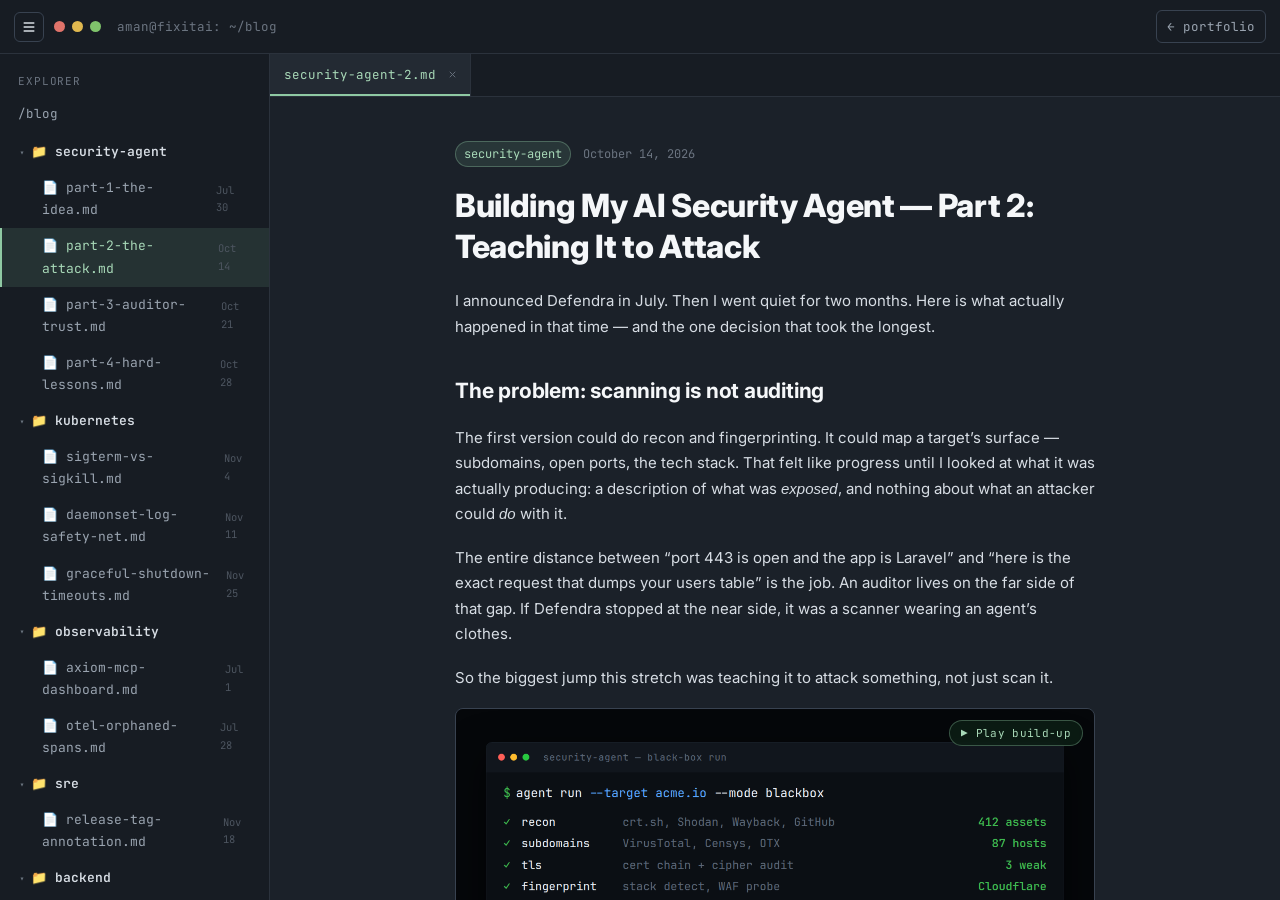
==== commit b2957d04: "Expand Defendra posts to long-form; add image/GIF play-toggle Image vs GIF: show the static diagram " ====
--- a/blog/index.html
+++ b/blog/index.html
@@ -4,14 +4,14 @@
 <meta charset="UTF-8">
 <meta name="viewport" content="width=device-width, initial-scale=1.0">
 <title>Blog — Aman Srivastava</title>
-<meta name="description" content="Engineering notes from Aman Srivastava — Founding Software Engineer at Fixit AI. Observability, Kubernetes, and building an AI security agent in public.">
+<meta name="description" content="Engineering notes from Aman Srivastava — Founding Software Engineer at Fixit AI. Observability, Kubernetes, and building Defendra, an AI security (VAPT) agent, in public.">
 <meta name="robots" content="index, follow">
 <link rel="canonical" href="https://amanscoder.github.io/Portfolio/blog/">
 <link rel="shortcut icon" href="../assets/images/logo.ico" type="image/x-icon">
 
 <meta property="og:type" content="blog">
 <meta property="og:title" content="Blog — Aman Srivastava">
-<meta property="og:description" content="Engineering notes on observability, Kubernetes, and building an AI security agent in public.">
+<meta property="og:description" content="Engineering notes on observability, Kubernetes, and building Defendra, an AI security (VAPT) agent, in public.">
 <meta property="og:url" content="https://amanscoder.github.io/Portfolio/blog/">
 <meta property="og:image" content="https://amanscoder.github.io/Portfolio/assets/images/avatar.jpg">
 
@@ -306,13 +306,19 @@
     font-family: var(--mono); font-size:12.5px; color: var(--text-faint);
     text-align:center;
   }
-  .post figure.anim{ position:relative; }
-  .post figure.anim::before{
-    content:"● animated"; position:absolute; top:12px; right:12px; z-index:2;
-    font-family: var(--mono); font-size:10.5px; letter-spacing:.04em;
-    color: var(--accent-strong); background: rgba(13,31,21,.78);
-    border:1px solid var(--accent-line); border-radius:999px; padding:3px 9px;
-  }
+  .post figure.media{ position:relative; }
+  .post figure.media img{ margin-bottom:10px; }
+  .post .media-play{
+    position:absolute; top:12px; right:12px; z-index:2;
+    display:inline-flex; align-items:center; gap:6px; cursor:pointer;
+    font-family: var(--mono); font-size:11px; letter-spacing:.03em;
+    color: var(--accent-strong); background: rgba(13,31,21,.82);
+    border:1px solid var(--accent-line); border-radius:999px; padding:5px 11px;
+    backdrop-filter: blur(3px);
+    transition: color .15s ease, border-color .15s ease, background .15s ease;
+  }
+  .post .media-play:hover{ color: var(--text-bright); border-color: var(--accent); background: rgba(13,31,21,.95); }
+  .post figure.media.is-playing .media-play{ color: var(--text-muted); border-color: var(--border); }
   .post h2{
     font-family: var(--sans); font-weight:700; font-size: 21px;
     color: var(--text-bright); margin: 34px 0 16px; letter-spacing:-0.01em;
@@ -441,6 +447,17 @@
 (function(){
   "use strict";
 
+  // Figure that shows the static diagram by default, with an opt-in button to
+  // play the animated build-up. Still (PNG) = full diagram; anim (GIF) = reveal.
+  function fig(name, alt, caption){
+    var base = '../assets/images/blog/' + name;
+    return '<figure class="media" data-still="' + base + '.png" data-anim="' + base + '.gif">' +
+      '<img src="' + base + '.png" alt="' + alt + '" loading="lazy">' +
+      '<button class="media-play" type="button">▶ Play build-up</button>' +
+      '<figcaption>' + caption + '</figcaption>' +
+    '</figure>';
+  }
+
   var POSTS = {
     "axiom-mcp-dashboard": {
       title: "Building Production Dashboards with the Axiom MCP Server",
@@ -478,17 +495,21 @@
       title: "Building My AI Security Agent — Part 1: The Idea",
       category: "security-agent",
       date: "July 30, 2026",
-      tags: ["security-engineering", "ai", "compliance", "sre", "building-in-public"],
-      html:
-        '<p>My company went through a compliance audit recently.</p>' +
-        '<p>The pattern was familiar: prepare, auditor arrives, issues get found, you scramble to fix them before the report goes out. The finding always comes from outside — someone else discovers the gap in your security posture, on their timeline, not yours.</p>' +
-        '<p>That bothered me.</p>' +
-        '<p>So I started building something: an AI agent that finds the same class of issues an auditor would — before they show up in someone else\'s report.</p>' +
-        '<p>Not a checklist tool. Not a vulnerability scanner that outputs a PDF nobody reads.</p>' +
-        '<p>Something that scopes a target, attacks it the way a real adversary would, and maps whatever it finds back to the actual compliance controls an auditor would be checking — PCI DSS, SOC2, ISO 27001, GDPR, HIPAA.</p>' +
-        '<p>The idea is simple: your audit findings should never surprise you.</p>' +
-        '<p>Very early right now. I\'ve got the first version running — an agent that operates autonomously, asks for scope before it touches anything, and reports back into Slack. No dashboard yet, just the skeleton doing real work.</p>' +
-        '<p>Going to be building this in public over the coming weeks.</p>'
+      tags: ["security-engineering", "ai", "compliance", "sre", "building-in-public", "defendra"],
+      html:
+        '<p>My company went through a compliance audit recently. And the whole way through it, one thing kept bothering me — not the work, but the <em>shape</em> of it.</p>' +
+        '<h2>The pattern that bothered me</h2>' +
+        '<p>Every audit runs the same way: you prepare, the auditor arrives, issues get found, and you scramble to fix them before the report goes out. Look at where the finding comes from. It always comes from <em>outside</em> — someone else discovers the gap in your security posture, on their timeline, and hands it to you as a surprise.</p>' +
+        '<p>That felt backwards. You run the system every day. You should be the one who already knows where it is weak — long before a stranger with a checklist tells you, at the least convenient possible moment.</p>' +
+        '<h2>Why the usual tools do not fix this</h2>' +
+        '<p>The obvious answer is “just run a scanner.” I did not want that, and it is worth being precise about why. A vulnerability scanner enumerates: it lists open ports, flags known CVEs, and emits a PDF nobody reads. It tells you what is <em>exposed</em>. It does not tell you what an attacker can actually <em>do</em>, and it certainly does not tell you which compliance control a given weakness violates. A checklist tool has the opposite problem — it knows the controls but never touches your actual system.</p>' +
+        '<p>An auditor sits in the gap between those two. They reason about your specific target, they probe it like an adversary would, and then they translate what they find into the language of PCI DSS, SOC 2, ISO 27001, GDPR, HIPAA. That translation is the part that makes a finding actionable. That is the part I wanted to automate.</p>' +
+        '<h2>What I set out to build</h2>' +
+        '<p>So I started building <b>Defendra</b>: an AI agent that finds the same class of issues an auditor would — before they show up in someone else’s report. Something that scopes a target, attacks it the way a real adversary would, and maps whatever it finds back to the actual controls an auditor is checking.</p>' +
+        '<p>The idea is simple enough to put on one line: <em>your audit findings should never surprise you.</em></p>' +
+        '<p>Why an agent and not another script? Because the valuable work here is the reasoning — deciding what to probe on <em>this</em> target, chaining one finding into the next, and judging whether a result is real. That is exactly the part a fixed script cannot do and a language-model agent can, if you build it carefully.</p>' +
+        '<p>It is very early. I have the first version running — it operates autonomously, asks for explicit scope before it touches anything, and reports back into Slack. No dashboard yet, just the skeleton doing real work. I am going to build the rest of it in public over the coming weeks, including the parts that go wrong.</p>' +
+        '<blockquote>What is the most painful part of preparing for a compliance audit for you?</blockquote>'
     },
     "axiom-monitors-mcp": {
       title: "Axiom Monitors MCP: Filling a Gap in the Official MCP Server",
@@ -517,49 +538,71 @@
       title: "Building My AI Security Agent — Part 2: Teaching It to Attack",
       category: "security-agent",
       date: "October 14, 2026",
-      tags: ["security-engineering", "ai", "pentesting", "devsecops", "building-in-public"],
-      html:
-        '<p>I announced an AI security agent in July. Then I went quiet for two months. Here\'s what actually happened in that time.</p>' +
-        '<p>The biggest jump was teaching it to <em>attack</em> something, not just scan it.</p>' +
-        '<figure class="anim"><img src="../assets/images/blog/2026-10-14_security_agent_2_attack_pipeline.gif" alt="A black-box run: recon, discovery and exploitation stages chaining into proof-of-concept findings scored with CVSS 3.1 and OWASP Top 10." loading="lazy"><figcaption>One black-box run — 13 stages, 17 skills, zero keystrokes between them.</figcaption></figure>' +
-        '<p>I built out a full black-box pentesting pipeline — 17 skills, 13 stages, running end to end without me touching the keyboard between them.</p>' +
-        '<p><b>Recon</b> pulls from crt.sh, Shodan, the Wayback Machine, GitHub search, and subdomain enumeration across VirusTotal, Censys and OTX.</p>' +
-        '<p><b>Discovery</b> handles TLS scanning, tech-stack fingerprinting, WAF detection, and a crawler that pulls endpoints straight out of JS bundles.</p>' +
-        '<p><b>Exploitation</b> covers SQLi, XSS, SSRF, JWT algorithm confusion, XXE, IDOR, command injection, GraphQL injection, request smuggling, and OAuth misconfiguration. Real tooling is wired in as agents — <code>nmap</code>, ZAP, <code>sqlmap</code>, Metasploit. Every finding ends in a proof-of-concept with a CVSS 3.1 score and an OWASP Top 10 mapping.</p>' +
-        '<p>The part that felt real: watching OSINT output feed into subdomain enumeration, into a crawl, into a fuzzer, into an exploitation attempt. One continuous chain, running on its own.</p>' +
-        '<p>Still a work in progress. But it\'s finding real things on real targets now.</p>' +
-        '<blockquote>What\'s the one attack vector you\'d least want to first hear about from an auditor?</blockquote>'
+      tags: ["security-engineering", "ai", "pentesting", "devsecops", "building-in-public", "defendra"],
+      html:
+        '<p>I announced Defendra in July. Then I went quiet for two months. Here is what actually happened in that time — and the one decision that took the longest.</p>' +
+        '<h2>The problem: scanning is not auditing</h2>' +
+        '<p>The first version could do recon and fingerprinting. It could map a target’s surface — subdomains, open ports, the tech stack. That felt like progress until I looked at what it was actually producing: a description of what was <em>exposed</em>, and nothing about what an attacker could <em>do</em> with it.</p>' +
+        '<p>The entire distance between “port 443 is open and the app is Laravel” and “here is the exact request that dumps your users table” is the job. An auditor lives on the far side of that gap. If Defendra stopped at the near side, it was a scanner wearing an agent’s clothes.</p>' +
+        '<p>So the biggest jump this stretch was teaching it to attack something, not just scan it.</p>' +
+        fig('2026-10-14_security_agent_2_attack_pipeline', 'A black-box run: recon, discovery and exploitation stages chaining into proof-of-concept findings scored with CVSS 3.1 and OWASP Top 10.', 'One black-box run: recon feeds discovery feeds exploitation, with no keyboard in between.') +
+        '<h2>What I built: one continuous chain</h2>' +
+        '<p>I built a full black-box attack pipeline that runs end to end on its own. The shape that matters is the <em>chaining</em> — OSINT output feeds subdomain enumeration, which feeds a crawl, which feeds a fuzzer, which feeds an exploitation attempt. No human in between.</p>' +
+        '<p><b>Recon</b> pulls subdomains from certificate transparency (crt.sh), queries Shodan, mines the Wayback Machine, runs Google dorks and GitHub code search for leaked secrets, resolves DNS (including zone-transfer and DNSSEC checks), and enumerates subdomains across passive sources like VirusTotal, Censys and OTX alongside active brute force. It also probes for exposed cloud storage (S3, GCS, Azure Blob, Firebase) and dangling-CNAME subdomain takeovers.</p>' +
+        '<p><b>Discovery</b> handles TLS scanning (weak protocols, bad ciphers, the classic CVEs), tech-stack fingerprinting, WAF detection, a security-header audit, and a crawler that pulls endpoints straight out of JavaScript bundles — webpack chunks, React Router, Angular routes — and hunts for <code>swagger.json</code>, <code>openapi.json</code> and <code>/graphql</code>.</p>' +
+        '<p><b>Exploitation</b> covers SQL injection (error → boolean-blind → time-based → union), XSS (reflected, stored, DOM), SSRF (cloud-metadata endpoints, blind out-of-band via interactsh), JWT attacks (<code>alg:none</code>, RS256→HS256 confusion, weak-secret brute force), XXE, IDOR, command injection, SSTI, GraphQL abuse (introspection, query batching, circular-query DoS), and OAuth/OIDC misconfiguration. Real tooling is wired in as agents the planner can call — <code>nmap</code>, <code>nuclei</code>, OWASP ZAP, <code>sqlmap</code> (only after a SQLi is already confirmed), CrackMapExec (only when SMB/WinRM/LDAP is exposed), and Metasploit (only on a confirmed network CVE).</p>' +
+        '<h2>Why it is built this way: reach with restraint</h2>' +
+        '<p>Here is the part I spent the most time on, and the reason I would defend this design. An autonomous thing that attacks real systems is dangerous if you get it wrong. So the pipeline is not “run everything.” A planning stage looks at the target first and prunes a library of dozens of attack skills down to the handful that actually apply, and a web-testing stage then fans roughly a dozen of those out in parallel inside a single black-box run.</p>' +
+        '<p>And every offensive action is fenced. Each outbound request is checked against an explicit authorized-scope allowlist before it is sent. There is a global rate limit. Destructive operations are hard-blocked at the code level — no dropping tables, no deleting data, no <code>rm -rf</code>; when it proves database access it reads a version string, never your actual data; when Metasploit lands it runs <code>whoami</code> and <code>id</code> to prove the foothold and then closes the session, with no lateral movement. Every request is written to an audit log. The goal was a real adversary’s <em>reach</em> with a tool’s <em>restraint</em> — because an auditor you cannot trust to stay in bounds is not one you can point at production.</p>' +
+        '<h2>Where it landed</h2>' +
+        '<p>The part that felt real was watching that chain run on its own — OSINT into enumeration into a crawl into a fuzzer into an actual exploit attempt, no keystrokes between stages. Every finding comes out the other end as a proof-of-concept with a CVSS 3.1 vector and an OWASP Top 10 mapping, which is exactly the raw material the next piece needs to turn into audit evidence. Still a work in progress — but it is finding real things on real targets now.</p>' +
+        '<blockquote>What is the one attack vector you would least want to first hear about from an auditor?</blockquote>'
     },
     "security-agent-3": {
       title: "Building My AI Security Agent — Part 3: Evidence an Auditor Will Trust",
       category: "security-agent",
       date: "October 21, 2026",
-      tags: ["security-engineering", "compliance", "ai", "devsecops", "soc2"],
-      html:
-        '<p>Finding a vulnerability and producing something a compliance team will accept are two completely different bars.</p>' +
-        '<p>The agent could find real issues. But "finds SQLi" is not the same as "here is evidence your auditor will trust." This stretch was about closing that gap.</p>' +
-        '<figure class="anim"><img src="../assets/images/blog/2026-10-21_security_agent_3_auditor_trust.gif" alt="A printed security and compliance report mapping findings to PCI DSS, SOC 2 and ISO 27001 controls with severities and a retest tracker." loading="lazy"><figcaption>Every finding maps to a real control, not a CVE sitting in isolation.</figcaption></figure>' +
-        '<p>I added a <b>whitebox mode</b> that reads full source trees against 16 security categories — secrets, authentication, authorization, cryptography, Kubernetes, Docker, AWS, GitHub Actions, dependency risk, and AI/LLM-specific issues.</p>' +
-        '<p>Every finding now maps to an actual control — PCI DSS, HIPAA, GDPR, SOC 2, ISO 27001, NIST — instead of a CVE number sitting in isolation.</p>' +
-        '<p>Reports are self-contained HTML with embedded screenshots, an estimated financial impact per finding, and an overall grade from A+ to F. A retest tracker fingerprints each finding, so an issue that persists across two scans shows up as "still open" rather than as a duplicate ticket.</p>' +
-        '<p>I also stress-tested it against a real Astra scan dashboard and used the gaps to add checks I\'d missed — DNSSEC validation, password policy strength, internal header leakage. The unglamorous stuff. Exactly what an auditor would catch and I wouldn\'t have thought to include.</p>' +
-        '<p>It\'s no longer just finding bugs. It\'s producing the evidence an auditor would ask for.</p>' +
+      tags: ["security-engineering", "compliance", "ai", "devsecops", "soc2", "defendra"],
+      html:
+        '<p>Finding a vulnerability and producing something a compliance team will accept are two completely different bars. This part of Defendra was entirely about the second one.</p>' +
+        '<h2>The problem: a finding is not evidence</h2>' +
+        '<p>After Part 2, the agent could find real issues. But “finds SQLi” is not the same as “here is evidence your auditor will trust.” An auditor does not accept a CVE number sitting in isolation. They ask three things a raw finding does not answer: which <em>control</em> does this violate, what is the <em>proof</em>, and how <em>bad</em> is it in business terms. Without those, a list of vulnerabilities is just homework for whoever has to triage it.</p>' +
+        '<p>So this stretch was about turning findings into the artifact an auditor actually signs off on.</p>' +
+        fig('2026-10-21_security_agent_3_auditor_trust', 'A printed security and compliance report mapping findings to PCI DSS, SOC 2 and ISO 27001 controls with severities and a retest tracker.', 'Every finding maps to a real control, not a CVE sitting in isolation.') +
+        '<h2>Reading the source, not just the surface</h2>' +
+        '<p>First I added a <b>whitebox mode</b> that reads full source trees against a review methodology of 16-plus categories — secrets, authentication, authorization, input validation, web, file handling, serialization, cryptography, language- and framework-specific issues, Kubernetes, Docker, AWS, GitHub Actions, dependency risk, AI/LLM-specific issues, and most recently a dedicated logging-and-PII-exposure category. The AI/LLM category is the one I had not seen in other tools: prompt injection, executing unvalidated model output, and unrestricted tool or MCP access.</p>' +
+        '<h2>Mapping every finding to a real control</h2>' +
+        '<p>Then the part that makes it audit-grade: every finding now maps to an actual control with a specific identifier — PCI DSS v4.0, SOC 2 Type II, HIPAA, GDPR, ISO 27001:2022, plus NIST and CERT-In — instead of a CVE in isolation. The report carries a compliance-coverage matrix across those frameworks, so the question stops being “what did you find” and becomes “where do we stand against the standard we are being measured on.”</p>' +
+        '<p>The deliverable itself is a single self-contained HTML report — every screenshot embedded as base64, no external dependencies, opens in any browser and survives being emailed around. Each finding carries a CVSS 3.1 vector, an OWASP Top 10:2025 mapping, an estimated financial-impact figure, and the report rolls up to an overall security grade from A+ to F.</p>' +
+        '<h2>Not re-reporting the same issue twice</h2>' +
+        '<p>A one-shot report is useless for tracking remediation, so I added a retest tracker. It fingerprints each finding with a deterministic stable ID derived from the host, the vulnerability type, the endpoint and the parameter. Across two scans, the same underlying issue is recognised as the same thing — it shows up as “still open” or “persisting,” “fixed,” or “accepted risk,” rather than as a brand-new duplicate ticket every run. It also tracks when each framework is next due for a scan.</p>' +
+        '<h2>How I found my own blind spots</h2>' +
+        '<p>To pressure-test it, I ran it against a real commercial scan dashboard and used the <em>gaps</em> — the things the commercial tool caught and I did not — to add the unglamorous checks I would never have thought of: DNSSEC validation, password-policy strength, internal-header leakage. The point of comparing against a known-good tool was not to copy it; it was to find out what I did not know I was missing.</p>' +
+        '<p>The result: Defendra is no longer just finding bugs. It produces the evidence an auditor asks for — a control ID, a proof, a grade, and a trend across scans.</p>' +
         '<blockquote>How does your team prep for a compliance audit today?</blockquote>'
     },
     "security-agent-4": {
       title: "Building My AI Security Agent — Part 4: Getting It to Stop Lying to Itself",
       category: "security-agent",
       date: "October 28, 2026",
-      tags: ["ai", "security-engineering", "building-in-public", "devsecops"],
-      html:
-        '<p>The hardest problem building an AI security agent isn\'t finding vulnerabilities.</p>' +
-        '<p>It\'s getting the agent to not lie to itself about what it found.</p>' +
-        '<figure class="anim"><img src="../assets/images/blog/2026-10-28_security_agent_4_hard_lessons.gif" alt="A PLAN, SHARD, MAP, REDUCE, VERIFY pipeline where a separate verifier re-executes each finding and marks it confirmed, unconfirmed or false positive." loading="lazy"><figcaption>A separate verifier re-runs every Critical and High finding before it\'s allowed into a report.</figcaption></figure>' +
-        '<p>An autonomous agent will eventually get confident about something that isn\'t true. For a security tool that\'s not a minor bug — it\'s a report a client stops trusting the first time it\'s wrong. So this stretch was mostly about that.</p>' +
-        '<p>I rebuilt the pipeline around a PLAN, SHARD, MAP, REDUCE, VERIFY pattern. A planning stage studies the target before anything runs. A separate verifier independently re-executes every Critical and High finding before it\'s allowed into a report — marking it confirmed, unconfirmed, or false positive.</p>' +
-        '<p>I also locked scanning to clean, freshly-cloned source only. Turns out the agent had been scanning a local dev folder at one point and reporting my own uncommitted <code>.env</code> secrets as "leaked credentials." Technically true. Completely meaningless. The kind of false positive that destroys trust fast. Now every clone is wiped and validated against git before a scan starts.</p>' +
-        '<p>I\'m not going to wrap this up neatly, because it isn\'t done. I find a new gap or a new false-positive mode every few days and fold the fix back in. That\'s the part I\'m enjoying most.</p>' +
-        '<blockquote>What\'s the hardest thing you\'ve had to unlearn while building something autonomous?</blockquote>'
+      tags: ["ai", "security-engineering", "building-in-public", "devsecops", "defendra"],
+      html:
+        '<p>The hardest problem building an AI security agent is not finding vulnerabilities. It is getting the agent to not lie to itself about what it found.</p>' +
+        '<h2>Why a false positive is worse than a miss</h2>' +
+        '<p>An autonomous agent will eventually get confident about something that is not true. For most tools that is a minor annoyance. For a security tool it is existential: a single wrong Critical and the client stops trusting <em>every</em> report you have ever handed them. Trust is the product. So this stretch was mostly about defending it.</p>' +
+        fig('2026-10-28_security_agent_4_hard_lessons', 'A PLAN, SHARD, MAP, REDUCE, VERIFY pipeline where a separate verifier re-executes each finding and marks it confirmed, unconfirmed or false positive.', 'A separate verifier re-runs every Critical and High finding before it is allowed into a report.') +
+        '<h2>The bug that made the point for me</h2>' +
+        '<p>The lesson arrived as an embarrassing finding. Defendra was reporting “leaked credentials” — and it was right, technically. It had, at one point, been scanning a local working copy of a repo and picking up my own uncommitted <code>.env</code> secrets. Technically true. Completely meaningless. And exactly the kind of false positive that burns trust fastest, because it looks authoritative and it is noise.</p>' +
+        '<p>The instinct is to patch the secret detector. That would have been fixing the symptom. The real fault was the <em>input</em>: it was scanning dirty, uncommitted state that never represented the actual codebase.</p>' +
+        '<h2>Fix one: refuse to scan dirty state</h2>' +
+        '<p>So before any scanner runs now, there is a clean-clone gate. Defendra refuses to scan anything that is not a freshly-cloned, git-validated checkout: it confirms the target is a real git repository, that the working tree exactly matches <code>HEAD</code> with no modified or stray tracked files, and that the remote actually points at GitHub. On top of that, any finding whose evidence file is not git-tracked is thrown out — so a <code>.gitignore</code>d <code>.env</code> can never reach a report again. Fix the input, and a whole class of false positives disappears at the source.</p>' +
+        '<h2>Fix two: a verifier that re-proves every serious finding</h2>' +
+        '<p>The deeper fix was structural. I rebuilt the pipeline around a <b>PLAN → SHARD → MAP → REDUCE → VERIFY</b> shape. A planning stage studies the target and decides what to run before anything fires. Then the stage that matters here: a separate VERIFY step independently re-executes the exact proof-of-concept for every Critical and High finding — one request, no variation, no extra payloads — and marks it <em>confirmed</em>, <em>unconfirmed</em>, or <em>likely false positive</em>. Crucially, unconfirmed findings are downgraded and tagged, not silently deleted. Hiding uncertainty is its own kind of lie; surfacing it honestly is the point.</p>' +
+        '<h2>Why this architecture — and the context trap underneath it</h2>' +
+        '<p>I did not pick that five-stage shape for elegance. It follows an “agentic MapReduce” idea: put a language model only where genuine reasoning is needed, and keep everything else deterministic. Part of the reason is a failure mode I kept hitting — agents get dramatically worse as their context fills up. The research I was leaning on showed task success collapsing from around 96% at a small context to roughly 34% at a very large one. A single agent that holds the whole engagement in its head is an agent that quietly gets less reliable the longer it runs.</p>' +
+        '<p>So stages write their full output to disk and return only a compact summary to the orchestrator, and the reducer reads findings back from disk rather than carrying everything in a saturated context. A verifier that re-runs exactly one clean proof per finding is both the trust mechanism and a way to keep every decision small, isolated, and checkable. Verification is now the primary false-positive-reduction mechanism, and the target is a false-positive rate under 15%.</p>' +
+        '<p>I am not going to wrap this up neatly, because it is not done. I find a new gap or a new false-positive mode every few days and fold the fix back in. That is honestly the part I am enjoying most.</p>' +
+        '<blockquote>What is the hardest thing you have had to unlearn while building something autonomous?</blockquote>'
     },
     "sigterm-vs-sigkill": {
       title: "SIGTERM vs SIGKILL: Why Calls Died During Rolling Restarts",
@@ -569,7 +612,7 @@
       html:
         '<p>No errors. No crashes. Just calls silently dying mid-conversation during a rolling restart.</p>' +
         '<p>The fix wasn\'t in the code. It was in understanding the difference between two signals.</p>' +
-        '<figure class="anim"><img src="../assets/images/blog/2026-11-04_sigterm_vs_sigkill.gif" alt="A side-by-side of SIGTERM as a catchable request versus SIGKILL as an uncatchable kernel order the process cannot clean up from." loading="lazy"><figcaption>SIGTERM is a request your process can answer. SIGKILL is not.</figcaption></figure>' +
+        fig('2026-11-04_sigterm_vs_sigkill', 'A side-by-side of SIGTERM as a catchable request versus SIGKILL as an uncatchable kernel order the process cannot clean up from.', 'SIGTERM is a request your process can answer. SIGKILL is not.') +
         '<p><b>SIGTERM</b> is a request. Your process can catch it, finish what it\'s doing, clean up, and exit. <b>SIGKILL</b> is the kernel saying it doesn\'t care. No catch. No cleanup. No warning. The process stops existing.</p>' +
         '<p>When Kubernetes restarts a pod, it sends SIGTERM. Uvicorn receives it and immediately closes every WebSocket connection — including the active call. The user hears silence.</p>' +
         '<p>The fix was straightforward once I understood what was happening: block new calls the moment shutdown starts, let active calls finish naturally, and only then let SIGTERM do its job.</p>' +
@@ -585,7 +628,7 @@
       html:
         '<p>We spent an hour debugging an incident with no logs.</p>' +
         '<p>Not because we didn\'t have logging. Because the pod died before it could flush them.</p>' +
-        '<figure class="anim"><img src="../assets/images/blog/2026-11-11_daemonset_log_safety_net.gif" alt="Log flow from app stdout to a file on the node, tailed by an OTel Collector DaemonSet that ships the final lines even after the pod dies." loading="lazy"><figcaption>The DaemonSet was already tailing the file on disk when the pod died.</figcaption></figure>' +
+        fig('2026-11-11_daemonset_log_safety_net', 'Log flow from app stdout to a file on the node, tailed by an OTel Collector DaemonSet that ships the final lines even after the pod dies.', 'The DaemonSet was already tailing the file on disk when the pod died.') +
         '<p>When a pod gets OOMKilled, the last few seconds of logs just disappear. The exporter never gets a chance to flush — the process is already dead. The trail stops at exactly the moment you needed it most.</p>' +
         '<p>So I traced the actual flow. The app writes a log to stdout. The container runtime writes it to a file on the host node. Our in-app exporter picks those up in memory and ships them in batches. That last part is the problem.</p>' +
         '<p>When a pod crashes mid-batch, the queue is gone. But the log file on disk is still there. Kubelet doesn\'t clean it up immediately. Those lines are sitting on the node, unread.</p>' +
@@ -601,7 +644,7 @@
       html:
         '<p>Our production deploys were tagging releases with timestamps. Something like <code>backend-v2026.07.27.1234-prod</code>.</p>' +
         '<p>Functional. But meaningless. It told you <em>when</em> something shipped, not <em>what</em> shipped.</p>' +
-        '<figure class="anim"><img src="../assets/images/blog/2026-11-18_release_tag_annotation.gif" alt="A p99 latency chart with a deploy annotation marking the exact moment backend-v3.4.1 went out, contrasted with the old timestamp-based tag." loading="lazy"><figcaption>Before and after: a meaningful version tag, and the deploy marked right on the latency chart.</figcaption></figure>' +
+        fig('2026-11-18_release_tag_annotation', 'A p99 latency chart with a deploy annotation marking the exact moment backend-v3.4.1 went out, contrasted with the old timestamp-based tag.', 'Before and after: a meaningful version tag, and the deploy marked right on the latency chart.') +
         '<p>Cross-referencing "which version is live right now" against an incident timeline meant digging through commit history by hand. Every single time.</p>' +
         '<p>Worse — our deploys were invisible to our own observability stack. When a metric spiked or error rates jumped, the first question was always "did we just deploy something?" Answering it meant switching tabs to Slack or GitHub Actions, instead of looking at the dashboard already open in front of you.</p>' +
         '<p>Two changes fixed both problems. Production releases now tag with the actual application version pulled from the service\'s version file, not a timestamp — a tag means something now. And every production deploy fires an automatic annotation into both Axiom and Grafana, so the exact moment a release goes out shows up as a marker directly on the logs, traces and metrics we\'re already watching.</p>' +
@@ -617,7 +660,7 @@
       html:
         '<p>I thought Kubernetes graceful shutdown was one setting.</p>' +
         '<p>It\'s four timeouts that all have to be sized against each other. Get one wrong and it fails silently — only under load, only during deploys.</p>' +
-        '<figure class="anim"><img src="../assets/images/blog/2026-11-25_graceful_shutdown_timeouts.gif" alt="A timeline showing preStop, terminationGracePeriodSeconds, the readinessProbe gap and ALB deregistration delay nested inside the grace budget." loading="lazy"><figcaption>Drawn to scale: every timeout has to fit inside the grace budget — and outlast your longest connection.</figcaption></figure>' +
+        fig('2026-11-25_graceful_shutdown_timeouts', 'A timeline showing preStop, terminationGracePeriodSeconds, the readinessProbe gap and ALB deregistration delay nested inside the grace budget.', 'Drawn to scale: every timeout has to fit inside the grace budget — and outlast your longest connection.') +
         '<p><b>preStop fires first.</b> Before SIGTERM, Kubernetes runs your preStop hook. That\'s your window to drain connections and finish in-flight work. For us, waiting for active voice calls to end naturally.</p>' +
         '<p><b>terminationGracePeriodSeconds is the total budget.</b> It starts counting the moment deletion is triggered, not when SIGTERM is sent. Your preStop time comes out of it. A 300-second preStop against a 310-second grace period leaves you ten seconds for actual shutdown.</p>' +
         '<p><b>Then the readinessProbe gap nobody mentions.</b> When your pod starts returning 503, Kubernetes needs <code>periodSeconds × failureThreshold</code> to mark it unready. Ours was 10s × 3 — thirty seconds where the load balancer still routes new traffic to a pod that is already shutting down. You can\'t fix that in Kubernetes config. You fix it in the application.</p>' +
@@ -632,7 +675,7 @@
       tags: ["backend", "redis", "observability", "sre", "system-design"],
       html:
         '<p>Our cache had a 0% hit rate. Not low. Zero. 0 hits out of 1,348 verification calls.</p>' +
-        '<figure class="anim"><img src="../assets/images/blog/2026-12-02_firebase_token_cache_redis.gif" alt="An in-process dictionary cache behind a load balancer where pod A and pod B never share a verified token, versus a shared Redis session layer." loading="lazy"><figcaption>An in-process dict behind a load balancer: a token verified on pod A was invisible to pod B.</figcaption></figure>' +
+        fig('2026-12-02_firebase_token_cache_redis', 'An in-process dictionary cache behind a load balancer where pod A and pod B never share a verified token, versus a shared Redis session layer.', 'An in-process dict behind a load balancer: a token verified on pod A was invisible to pod B.') +
         '<p>Every authenticated request verified a Firebase ID token first — a 300-400ms round trip, every call. There was already a cache meant to skip it. It had never worked. Not once.</p>' +
         '<p>I almost didn\'t find it. The span on that function wasn\'t exporting to our observability backend in production, so the cost was invisible on the dashboards we actually look at. The path dominating our latency didn\'t appear anywhere. So I stopped trusting the instrumentation and logged the raw durations straight out of prod.</p>' +
         '<p>The reason wasn\'t a bug. It was architectural. The cache was a plain in-process dictionary. We run multiple replicas behind a load balancer. A token verified on pod A was invisible to pod B. It only ever helped if the same user hit the same pod twice in a row.</p>' +
@@ -702,6 +745,31 @@
         post.html +
       '</article>';
     editorPane.scrollTop = 0;
+    wireMedia(editorPane);
+  }
+
+  // Click-to-play: swap the still diagram for the animated build-up and back.
+  function wireMedia(root){
+    root.querySelectorAll('figure.media').forEach(function(f){
+      var img = f.querySelector('img');
+      var btn = f.querySelector('.media-play');
+      if(!img || !btn){ return; }
+      var still = f.getAttribute('data-still');
+      var anim = f.getAttribute('data-anim');
+      var playing = false;
+      btn.addEventListener('click', function(){
+        playing = !playing;
+        if(playing){
+          img.src = anim + '?t=' + Date.now(); // cache-bust so it restarts
+          btn.textContent = '↺ Show diagram';
+          f.classList.add('is-playing');
+        } else {
+          img.src = still;
+          btn.textContent = '▶ Play build-up';
+          f.classList.remove('is-playing');
+        }
+      });
+    });
   }
 
   function setActive(id){
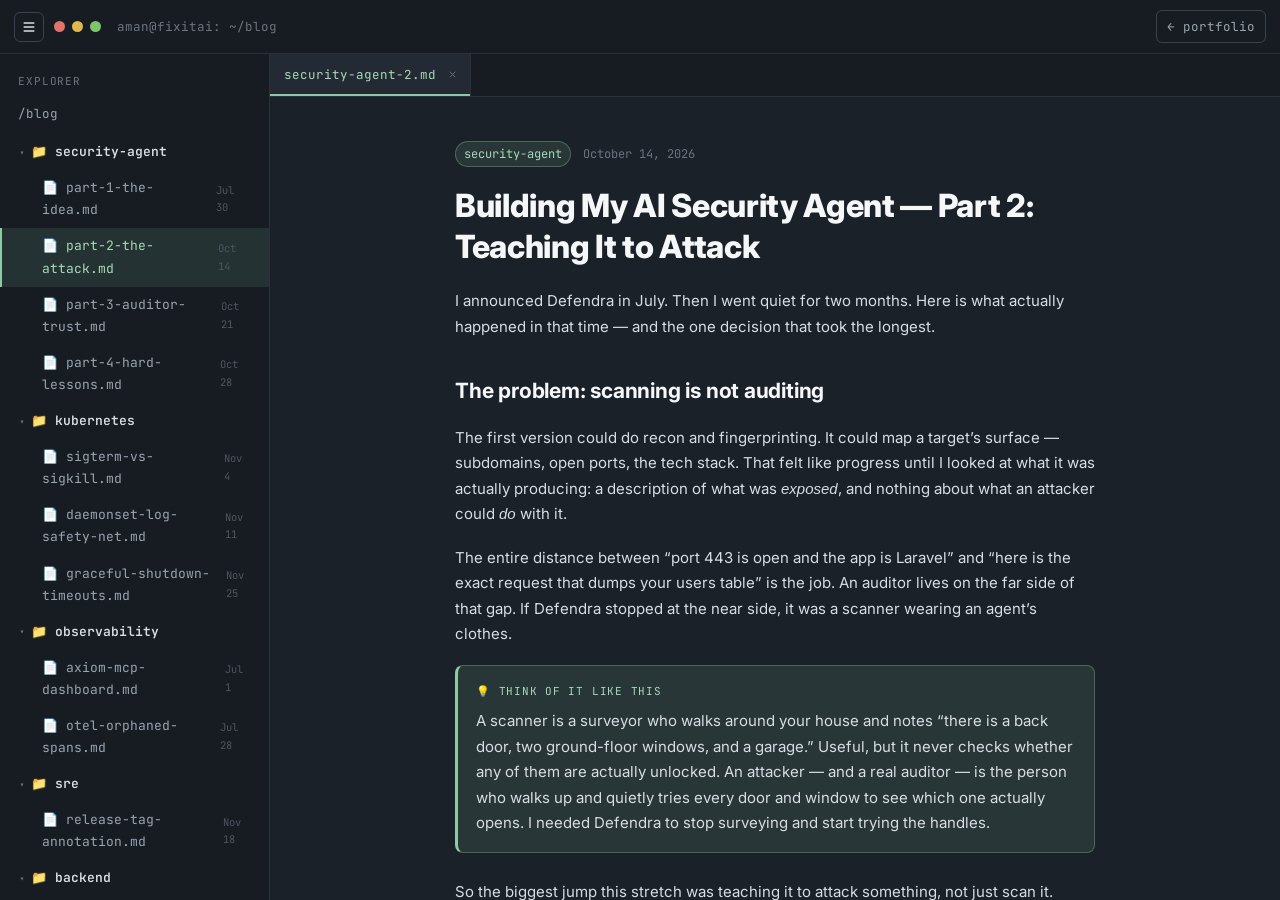
==== commit 66b118d6: "Rewrite every blog post as layman-friendly long-form with analogies Expanded all 13 posts into elabo" ====
--- a/blog/index.html
+++ b/blog/index.html
@@ -328,6 +328,18 @@
     border-left: 3px solid var(--accent-line);
     color: var(--text-muted); font-style: italic;
   }
+  .post .analogy{
+    margin: 8px 0 26px; padding: 16px 18px;
+    background: var(--accent-dim); border:1px solid var(--accent-line);
+    border-left:3px solid var(--accent); border-radius: var(--radius);
+  }
+  .post .analogy .an-label{
+    display:flex; align-items:center; gap:7px;
+    font-family:var(--mono); font-size:11px; letter-spacing:.07em;
+    text-transform:uppercase; color:var(--accent-strong); margin-bottom:8px;
+  }
+  .post .analogy p{ margin:0; color: var(--text); }
+  .post .analogy p + p{ margin-top:12px; }
   .post code{
     font-family: var(--mono); font-size:13px; color: var(--syn-string);
     background: var(--bg-card); padding:1px 6px; border-radius:4px; border:1px solid var(--border-soft);
@@ -458,6 +470,12 @@
     '</figure>';
   }
 
+  // A highlighted real-life-analogy callout, so a non-specialist has something
+  // concrete to hang the concept on. `inner` is one or more <p> paragraphs.
+  function analogy(inner){
+    return '<div class="analogy"><span class="an-label">💡 Think of it like this</span>' + inner + '</div>';
+  }
+
   var POSTS = {
     "axiom-mcp-dashboard": {
       title: "Building Production Dashboards with the Axiom MCP Server",
@@ -465,16 +483,24 @@
       date: "July 1, 2026",
       tags: ["observability", "mcp", "axiom", "dashboards"],
       html:
-        '<p>Staring at raw trace data in a query editor is not "observability." It\'s just a different kind of log file.</p>' +
-        '<p>I needed dashboards. I didn\'t want to spend a day clicking through a UI to build them — so I used the Axiom MCP server directly inside my coding environment instead.</p>' +
-        '<p>MCP lets you connect a service\'s API as tools the AI can call natively. I described what I wanted, it wrote the APL queries, built the chart specs, and called <code>createDashboard</code> directly. I reviewed the JSON, asked for tweaks, it patched. No context switching, no copy-pasting query strings.</p>' +
-        '<p>Ended up with two dashboards in prod:</p>' +
-        '<ul><li>Error rates across all 4 services, filterable by service and operation, refreshing every 60s</li>' +
-        '<li>p50/p95/p99 per service per operation, last 24 hours rolling</li></ul>' +
-        '<p>The latency one took 3 iterations — v1 had wrong time bucketing, v2 broke on empty datasets, v3.1 works. Each iteration was a conversation, not a rebuild.</p>' +
-        '<p>The thing that surprised me: I started asking for dashboards I wouldn\'t have bothered building manually. "Show me which service is the biggest contributor to tail latency." "Flag any operation where p99 &gt; 2x p95." Queries that would\'ve taken 30 minutes to figure out in APL, I was getting in seconds.</p>' +
-        '<p>But the real unlock isn\'t speed. It\'s that the bar for "is this worth building?" dropped enough that I actually built the thing.</p>' +
-        '<p>If you\'re running OpenTelemetry and sending data to Axiom, the MCP server takes about 5 minutes to set up.</p>'
+        '<p>Staring at raw trace data in a query editor is not “observability.” It is just a different kind of log file. Let me explain what that means, and why I ended up building my dashboards by <em>talking</em> to an AI instead of clicking through a tool.</p>' +
+        '<h2>First, what is actually going on here</h2>' +
+        '<p>When you run software for other people, the software constantly emits little notes about what it is doing: this request took 800 milliseconds, this one failed, this one called the database twice. That stream of notes is called <b>telemetry</b>, and “observability” is the practice of being able to answer questions about your system from it. <b>Axiom</b> is the tool we store all those notes in.</p>' +
+        '<p>The problem is that a pile of notes is not an answer. You can query it, but every question means writing a little query by hand in a language called APL. A <b>dashboard</b> is the opposite of that: a set of always-on charts that answer the important questions for you at a glance.</p>' +
+        analogy('<p>Imagine your business keeps every receipt, invoice and delivery note in a giant shoebox. Technically, the answer to “which supplier is costing us the most in late deliveries?” is in there. But finding it means emptying the box and sorting by hand, every single time you wonder. A dashboard is the laminated monthly summary taped to the wall — the questions you ask often, already answered, updating on their own.</p>') +
+        '<h2>The problem I was facing</h2>' +
+        '<p>I needed those wall charts for our production system. But building them the normal way meant spending the better part of a day clicking through a UI — picking a chart type, writing the query, fixing the time range, naming the axes, repeating. Tedious enough that I kept putting it off, which is the real danger: the dashboards you never build are the ones you wish you had at 2 a.m. during an incident.</p>' +
+        '<h2>How I solved it: talking to the tool instead of clicking it</h2>' +
+        '<p>Instead, I used something called an <b>MCP server</b> right inside my coding environment. MCP is a standard way to hand an AI assistant a set of real buttons it can press on another tool — not screenshots, not copy-paste, the actual controls.</p>' +
+        analogy('<p>Think of MCP as hiring an assistant who is fluent in a language you only half-speak. Before, I had to learn the filing system myself and operate every drawer by hand. With MCP, I just say “pull me the summary of which store loses the most money on late shipments,” and the assistant — who <em>does</em> speak the filing system fluently — walks over and does it.</p>') +
+        '<p>So I described what I wanted in plain English. The AI wrote the APL queries, built the chart specifications, and called the tool’s own <code>createDashboard</code> button directly. I reviewed what it produced, asked for tweaks, and it patched them. No switching windows, no pasting query strings back and forth.</p>' +
+        '<p>I ended up with two dashboards running in production:</p>' +
+        '<ul><li>Error rates across all four services, filterable by service and operation, refreshing every 60 seconds</li>' +
+        '<li>Response-time percentiles (p50 / p95 / p99 — the typical, the slow, and the worst-case request) for every service and operation, over a rolling 24 hours</li></ul>' +
+        '<p>The latency one took three attempts — the first grouped time incorrectly, the second broke whenever a chart had no data, the third worked. The important part: each attempt was a short conversation, not a rebuild from scratch.</p>' +
+        '<h2>Why this mattered more than I expected</h2>' +
+        '<p>Once asking was cheap, I started asking for charts I would never have bothered to build by hand. “Show me which service contributes most to the slowest requests.” “Flag any operation where the worst case is more than twice the typical case.” Questions that would have taken me 30 minutes each to express in APL, answered in seconds.</p>' +
+        '<p>And that is the real lesson, bigger than speed. When the effort of building something drops far enough, the honest question “is this worth building?” starts coming back “yes” far more often. The tool did not just make me faster. It lowered the bar until I actually did the thing.</p>'
     },
     "otel-orphaned-spans": {
       title: "When Your Traces Are Lying: Debugging Orphaned Spans in an Async Pipeline",
@@ -482,14 +508,20 @@
       date: "July 28, 2026",
       tags: ["opentelemetry", "observability", "python", "distributed-tracing", "backend"],
       html:
-        '<p>We had traces flowing across our entire WhatsApp AI platform. Complete coverage — every service instrumented.</p>' +
-        '<p>The traces were lying.</p>' +
-        '<p>I opened Axiom expecting clean trace trees — connected spans, full journeys. Instead: fragments. Spans with no parent. Traces that started somewhere and went nowhere. The system was working. The data wasn\'t.</p>' +
-        '<p>The culprit was async context. Our agent pipeline runs on LangGraph — async, graph-based. Python\'s OTel SDK stores the active span in a <code>ContextVar</code>. When you spawn a coroutine or async task, that context doesn\'t carry over automatically. Nobody was passing it anywhere. Every async handoff was silently cutting the trace tree.</p>' +
-        '<p>To find the exact boundaries, I queried Axiom for spans with no parent that also weren\'t root spans. It gave me a clean list: node transitions in the agent graph, worker task spawns, async telephony calls. Each one a context black hole.</p>' +
-        '<p>The fix was explicit. At every async boundary, I captured the OTel context and re-attached it inside the new coroutine. For LangGraph, I passed trace context through the graph state so it survived node transitions.</p>' +
-        '<p>After that — complete trace trees. WhatsApp message → agent decision → DB write → call initiation. One trace, full journey.</p>' +
-        '<p>The real lesson: orphaned spans aren\'t just a tracing bug. They\'re the codebase telling you that async boundaries aren\'t being taken seriously. Fixing the traces fixed that too.</p>'
+        '<p>We had tracing flowing across our entire WhatsApp AI platform. Complete coverage, every service wired up. And the traces were lying to us. Here is what that means and how I tracked down why.</p>' +
+        '<h2>What a “trace” is supposed to be</h2>' +
+        '<p>When a single user action — say, a WhatsApp message — travels through our system, it touches many separate services: one understands the message, one decides what to do, one writes to the database, one places a phone call. <b>Distributed tracing</b> stitches all of those steps into a single connected story so you can see the whole journey as one picture. Each step is called a <b>span</b>, and every span is supposed to record its parent — the step that caused it — so the spans link up into a tree.</p>' +
+        analogy('<p>It is exactly like the tracking number on a parcel. Every depot the package passes through scans it, so you get one unbroken history: picked up here, sorted there, out for delivery now. A trace is that tracking history for a user’s request. An <b>orphaned span</b> is a package that suddenly appears at a sorting depot with no scan history at all — you can see it is <em>there</em>, but you have no idea where it came from or what it is part of.</p>') +
+        '<h2>The problem: the map had holes</h2>' +
+        '<p>I opened Axiom expecting clean trees — connected spans, full journeys. Instead I got fragments: spans with no parent, traces that started somewhere and simply went nowhere. The system itself was working perfectly. The <em>data describing it</em> was broken, which is almost worse, because it means that during an incident the one tool you reach for would quietly mislead you.</p>' +
+        '<h2>How I debugged it</h2>' +
+        '<p>The culprit was something called <b>async context</b>. Our pipeline runs asynchronously — it does many things at once rather than one after another. Python keeps track of “which span am I currently inside” in a small piece of hidden state. The catch: when the code kicks off a new concurrent task, that hidden state does <em>not</em> automatically travel with it. Nobody was carrying it across. So every time work jumped to a new concurrent task, the thread of the story was silently cut.</p>' +
+        analogy('<p>Picture a relay race where each runner is supposed to pass a baton to the next. The baton is the context — “you are part of <em>this</em> race, started by <em>that</em> runner.” Our runners were sprinting their legs perfectly but forgetting to pass the baton. Each new runner started as if their leg were a brand-new race with no history. That is why the spans showed up parentless.</p>') +
+        '<p>To find exactly where the baton was being dropped, I asked Axiom for every span that had no parent but also was not a legitimate starting point. That query handed me a precise list of the guilty boundaries — the hand-offs between steps in the agent, the places we spawned background workers, the asynchronous phone-call steps. Each one a spot where the context fell on the floor.</p>' +
+        '<h2>The fix, and why this one</h2>' +
+        '<p>The fix was to stop relying on the context carrying itself and pass it explicitly. At every one of those hand-off points, I captured the current tracing context and re-attached it inside the new task — I made the runners hand over the baton by hand. For the parts of the pipeline where steps hand off through shared state, I threaded the context through that state so it survived the jump.</p>' +
+        '<p>After that, complete trees again: WhatsApp message → agent decision → database write → call initiation, all one connected journey.</p>' +
+        '<p>The deeper lesson stuck with me. Orphaned spans were not only a tracing bug. They were the code quietly telling me that those concurrency hand-offs were not being treated with the care they deserved — the same seams where context leaked are the seams where subtle bugs hide. Fixing the traces forced me to take those boundaries seriously, and that fixed more than the dashboards.</p>'
     },
     "security-agent-1": {
       title: "Building My AI Security Agent — Part 1: The Idea",
@@ -501,6 +533,7 @@
         '<h2>The pattern that bothered me</h2>' +
         '<p>Every audit runs the same way: you prepare, the auditor arrives, issues get found, and you scramble to fix them before the report goes out. Look at where the finding comes from. It always comes from <em>outside</em> — someone else discovers the gap in your security posture, on their timeline, and hands it to you as a surprise.</p>' +
         '<p>That felt backwards. You run the system every day. You should be the one who already knows where it is weak — long before a stranger with a checklist tells you, at the least convenient possible moment.</p>' +
+        analogy('<p>It is like only discovering your front door lock is weak when a burglar walks straight in. You had every chance to test that lock yourself, on a calm afternoon, with time to fix it. Instead you found out the worst possible way, at the worst possible time. An audit finding is that burglar — and I wanted to be the one rattling my own doors first.</p>') +
         '<h2>Why the usual tools do not fix this</h2>' +
         '<p>The obvious answer is “just run a scanner.” I did not want that, and it is worth being precise about why. A vulnerability scanner enumerates: it lists open ports, flags known CVEs, and emits a PDF nobody reads. It tells you what is <em>exposed</em>. It does not tell you what an attacker can actually <em>do</em>, and it certainly does not tell you which compliance control a given weakness violates. A checklist tool has the opposite problem — it knows the controls but never touches your actual system.</p>' +
         '<p>An auditor sits in the gap between those two. They reason about your specific target, they probe it like an adversary would, and then they translate what they find into the language of PCI DSS, SOC 2, ISO 27001, GDPR, HIPAA. That translation is the part that makes a finding actionable. That is the part I wanted to automate.</p>' +
@@ -517,22 +550,25 @@
       date: "August 4, 2026",
       tags: ["mcp", "open-source", "devops", "axiom"],
       html:
-        '<p>Spent half my day building something I genuinely thought already existed.</p>' +
-        '<p>I wanted Cursor to create Axiom monitors right from chat — "create a Slack alert for 5xx errors above 1% on prod" and have the agent just ship it.</p>' +
-        '<p>Axiom has an MCP server. I plugged it in and asked the agent to create a monitor.</p>' +
-        '<p>The agent replied: "I can only read monitors, not create them."</p>' +
-        '<p>I checked the docs. The official Axiom MCP exposes <code>getMonitors</code>, <code>createDashboard</code>, even <code>deleteDashboard</code> — but no <code>createMonitor</code>. No <code>createNotifier</code> either. The REST endpoints exist. They just aren\'t wrapped on the MCP layer.</p>' +
-        '<p>I spent an hour assuming it was a token permission issue — bumped the scopes, restarted everything, same result. Then it clicked: the MCP server\'s source code literally doesn\'t expose those tools. No token permission can call a function that doesn\'t exist on the server.</p>' +
-        '<p>So I built one.</p>' +
-        '<p><b>axiom-monitors-mcp</b> — a Python MCP server wrapping the missing endpoints:</p>' +
+        '<p>I spent half a day building something I genuinely assumed already existed. The story is small, but it says a lot about where AI tooling is right now.</p>' +
+        '<h2>What I was trying to do</h2>' +
+        '<p>A quick bit of background first. A <b>monitor</b> is an automatic watchman for your system — a rule like “if more than 1% of requests start failing on production, raise the alarm.” A <b>notifier</b> is where that alarm goes: a Slack message, an email, a page to the on-call engineer. Setting these up by hand is fiddly clicking.</p>' +
+        '<p>I wanted to skip the clicking and just tell my AI coding assistant: “create a Slack alert for failing requests above 1% on production,” and have it set the whole thing up. The assistant talks to Axiom through an <b>MCP server</b> — that menu of real buttons on a tool that I described in the dashboard post. Axiom ships one officially, so I plugged it in and asked.</p>' +
+        '<p>The assistant answered: “I can only <em>read</em> monitors, not create them.”</p>' +
+        '<h2>How I debugged it (and the hour I wasted)</h2>' +
+        '<p>My first assumption was a permissions problem — the assistant simply was not allowed. So I widened the access token, restarted everything, tried again. Same answer. I burned about an hour down that path before it clicked.</p>' +
+        '<p>The official menu exposed buttons for reading monitors and for creating and deleting <em>dashboards</em> — but there was no “create monitor” button on it at all, and no “create notifier” button either. The underlying capability exists in Axiom’s web API; it had just never been wired onto the MCP menu. And here is the insight that ended the hour:</p>' +
+        analogy('<p>I was behaving like someone jabbing at a universal TV remote, convinced the volume was muted. I kept checking the batteries and the settings — the “permissions.” The real problem was that this remote simply had no volume button <em>printed on it</em>. No amount of pressing harder, and no permission setting, can trigger a button that does not physically exist. The function was not locked; it was absent.</p>') +
+        '<h2>The fix: build the missing buttons</h2>' +
+        '<p>Once I understood it was a missing feature and not a misconfiguration, the solution was obvious: build the buttons myself. So I wrote <b>axiom-monitors-mcp</b>, a small MCP server that wraps the parts Axiom’s web API already supports but the official menu left off:</p>' +
         '<ul>' +
-        '<li><code>create_slack_notifier</code>, <code>create_email_notifier</code>, <code>create_pagerduty_notifier</code></li>' +
-        '<li><code>create_threshold_monitor</code>, <code>create_match_monitor</code>, <code>create_anomaly_monitor</code></li>' +
-        '<li>Full list / get / update / delete / enable / disable for both monitors and notifiers</li>' +
+        '<li>Create alerts that route to Slack, email, or PagerDuty</li>' +
+        '<li>Create the watchman rules themselves — threshold alarms, keyword-match alarms, and anomaly alarms that learn what “normal” looks like</li>' +
+        '<li>And the full set of everyday controls — list, inspect, update, delete, enable and disable — for both the alarms and their destinations</li>' +
         '</ul>' +
-        '<p>15 tools total. One-line uvx config for Cursor or Claude Desktop.</p>' +
-        '<p>Now I can say "create a monitor that fires when prod 5xx rate goes above 1% over 5 min, route to Slack" and the agent writes the APL, picks the notifier, and ships it.</p>' +
-        '<p>The MCP ecosystem is still early. Most of the value right now is in filling gaps where vendors haven\'t shipped tools yet.</p>'
+        '<p>Fifteen buttons in all, set up with a single line of config in Cursor or Claude Desktop. Now I can say “create a monitor that fires when production failures go above 1% over five minutes and route it to Slack,” and the assistant writes the query, picks the destination, and ships it.</p>' +
+        '<h2>Why it was worth doing</h2>' +
+        '<p>The honest payoff is bigger than my one annoyance. The whole ecosystem of AI tools is young, and most vendors have wired up only the easy, read-only half of what their products can do. Right now a lot of the real value is simply in filling those gaps — taking a capability that already exists and giving an AI assistant the button to actually use it.</p>'
     },
     "security-agent-2": {
       title: "Building My AI Security Agent — Part 2: Teaching It to Attack",
@@ -544,6 +580,7 @@
         '<h2>The problem: scanning is not auditing</h2>' +
         '<p>The first version could do recon and fingerprinting. It could map a target’s surface — subdomains, open ports, the tech stack. That felt like progress until I looked at what it was actually producing: a description of what was <em>exposed</em>, and nothing about what an attacker could <em>do</em> with it.</p>' +
         '<p>The entire distance between “port 443 is open and the app is Laravel” and “here is the exact request that dumps your users table” is the job. An auditor lives on the far side of that gap. If Defendra stopped at the near side, it was a scanner wearing an agent’s clothes.</p>' +
+        analogy('<p>A scanner is a surveyor who walks around your house and notes “there is a back door, two ground-floor windows, and a garage.” Useful, but it never checks whether any of them are actually unlocked. An attacker — and a real auditor — is the person who walks up and quietly tries every door and window to see which one actually opens. I needed Defendra to stop surveying and start trying the handles.</p>') +
         '<p>So the biggest jump this stretch was teaching it to attack something, not just scan it.</p>' +
         fig('2026-10-14_security_agent_2_attack_pipeline', 'A black-box run: recon, discovery and exploitation stages chaining into proof-of-concept findings scored with CVSS 3.1 and OWASP Top 10.', 'One black-box run: recon feeds discovery feeds exploitation, with no keyboard in between.') +
         '<h2>What I built: one continuous chain</h2>' +
@@ -567,6 +604,7 @@
         '<p>Finding a vulnerability and producing something a compliance team will accept are two completely different bars. This part of Defendra was entirely about the second one.</p>' +
         '<h2>The problem: a finding is not evidence</h2>' +
         '<p>After Part 2, the agent could find real issues. But “finds SQLi” is not the same as “here is evidence your auditor will trust.” An auditor does not accept a CVE number sitting in isolation. They ask three things a raw finding does not answer: which <em>control</em> does this violate, what is the <em>proof</em>, and how <em>bad</em> is it in business terms. Without those, a list of vulnerabilities is just homework for whoever has to triage it.</p>' +
+        analogy('<p>It is the difference between a mechanic shouting “something rattles under there” and handing you a report: “the left engine mount bolt is loose, here is the photo, it violates safety spec X, and here is what happens if it fails.” The first is an accusation; the second is evidence. In a courtroom a claim is worthless without proof you can point to — and a compliance audit is a courtroom. This part of Defendra was about turning rattles into exhibits.</p>') +
         '<p>So this stretch was about turning findings into the artifact an auditor actually signs off on.</p>' +
         fig('2026-10-21_security_agent_3_auditor_trust', 'A printed security and compliance report mapping findings to PCI DSS, SOC 2 and ISO 27001 controls with severities and a retest tracker.', 'Every finding maps to a real control, not a CVE sitting in isolation.') +
         '<h2>Reading the source, not just the surface</h2>' +
@@ -590,6 +628,7 @@
         '<p>The hardest problem building an AI security agent is not finding vulnerabilities. It is getting the agent to not lie to itself about what it found.</p>' +
         '<h2>Why a false positive is worse than a miss</h2>' +
         '<p>An autonomous agent will eventually get confident about something that is not true. For most tools that is a minor annoyance. For a security tool it is existential: a single wrong Critical and the client stops trusting <em>every</em> report you have ever handed them. Trust is the product. So this stretch was mostly about defending it.</p>' +
+        analogy('<p>It is the smoke detector that shrieks every time you make toast. After the third false alarm at 3 a.m., you pull the battery out — and now it cannot save you in a real fire. One confident-but-wrong Critical finding is that false alarm. The moment a client stops believing the alarm, the whole system is dead weight, no matter how good it is the rest of the time.</p>') +
         fig('2026-10-28_security_agent_4_hard_lessons', 'A PLAN, SHARD, MAP, REDUCE, VERIFY pipeline where a separate verifier re-executes each finding and marks it confirmed, unconfirmed or false positive.', 'A separate verifier re-runs every Critical and High finding before it is allowed into a report.') +
         '<h2>The bug that made the point for me</h2>' +
         '<p>The lesson arrived as an embarrassing finding. Defendra was reporting “leaked credentials” — and it was right, technically. It had, at one point, been scanning a local working copy of a repo and picking up my own uncommitted <code>.env</code> secrets. Technically true. Completely meaningless. And exactly the kind of false positive that burns trust fastest, because it looks authoritative and it is noise.</p>' +
@@ -610,14 +649,19 @@
       date: "November 4, 2026",
       tags: ["kubernetes", "backend", "devops", "sre"],
       html:
-        '<p>No errors. No crashes. Just calls silently dying mid-conversation during a rolling restart.</p>' +
-        '<p>The fix wasn\'t in the code. It was in understanding the difference between two signals.</p>' +
+        '<p>No errors. No crashes. Just live phone calls silently dying mid-conversation every time we shipped an update. The fix was not in the code at all — it was in understanding the difference between two signals an operating system can send a program.</p>' +
+        '<h2>A little background</h2>' +
+        '<p>Our product runs real voice calls, and like most modern systems it runs in <b>Kubernetes</b> — software that manages lots of small copies of our app (called <b>pods</b>) and restarts them whenever we deploy a new version. A “rolling restart” means it swaps those copies out a few at a time so the service never fully goes down. The question nobody thinks about until it bites them: what happens to the work a copy was in the middle of when it gets told to shut down?</p>' +
+        '<p>That depends on <em>how</em> it is told. There are two signals.</p>' +
         fig('2026-11-04_sigterm_vs_sigkill', 'A side-by-side of SIGTERM as a catchable request versus SIGKILL as an uncatchable kernel order the process cannot clean up from.', 'SIGTERM is a request your process can answer. SIGKILL is not.') +
-        '<p><b>SIGTERM</b> is a request. Your process can catch it, finish what it\'s doing, clean up, and exit. <b>SIGKILL</b> is the kernel saying it doesn\'t care. No catch. No cleanup. No warning. The process stops existing.</p>' +
-        '<p>When Kubernetes restarts a pod, it sends SIGTERM. Uvicorn receives it and immediately closes every WebSocket connection — including the active call. The user hears silence.</p>' +
-        '<p>The fix was straightforward once I understood what was happening: block new calls the moment shutdown starts, let active calls finish naturally, and only then let SIGTERM do its job.</p>' +
-        '<p>But here\'s what surprised me most. <code>kubectl delete pod --grace-period=0 --force</code> doesn\'t actually send SIGKILL first. SIGTERM still goes out. The cleanup code still ran. The call still dropped — because uvicorn closes WebSockets on SIGTERM before the application can react. A true SIGKILL — OOM kill, node crash — is a different story. No signal. No cleanup. The process stops existing mid-sentence.</p>' +
-        '<p>Design your shutdown path like SIGTERM is the norm and SIGKILL is the disaster you\'re defending against. Because in production both will happen. Only one is survivable.</p>' +
+        analogy('<p><b>SIGTERM</b> is your manager walking over and saying “wrap up and head home.” You can finish the sentence you are typing, save your file, tell the customer on the phone you will call back, and leave cleanly. <b>SIGKILL</b> is the building losing all power. No warning, no saving, no goodbye — everything you were holding is simply gone, mid-sentence.</p>') +
+        '<h2>The problem</h2>' +
+        '<p>When Kubernetes restarts a pod it sends the polite one, SIGTERM. The trouble was what our web server did with that polite request: the moment it received “wrap up,” it immediately slammed every open connection shut — including the live call someone was on. The user just heard silence. Technically we were shutting down “cleanly,” but we were hanging up on people to do it.</p>' +
+        '<h2>The fix, and why it is the right shape</h2>' +
+        '<p>The fix followed naturally once I understood the sequence: the moment a shutdown begins, stop <em>accepting</em> new calls, let the calls already in progress finish on their own, and only then let the process actually exit. We stopped treating “shut down” as “drop everything now” and started treating it as “stop taking new work, then drain what is left.” That is the appropriate design because our unit of work is a human conversation — you cannot just truncate one without the person noticing.</p>' +
+        '<h2>The part that surprised me</h2>' +
+        '<p>Here is the counter-intuitive bit I had wrong. I assumed the “force” command — the one engineers reach for to kill a stuck pod immediately — sends the brutal SIGKILL. It does not. It still sends the polite SIGTERM first. Our cleanup code still ran, and the call still dropped, because the web server was closing connections on SIGTERM before our own logic got a chance to react. A true SIGKILL only happens in genuine disasters — the system running out of memory, a machine crashing — and there, by definition, nothing can save you.</p>' +
+        '<p>So the rule I came away with: design your shutdown as if SIGTERM is the everyday case you must handle gracefully, and SIGKILL is the rare catastrophe you simply accept. Because in production both will happen — and only one of them is survivable.</p>' +
         '<blockquote>Have you ever had a bug that only showed up during deployments?</blockquote>'
     },
     "daemonset-log-safety-net": {
@@ -626,15 +670,20 @@
       date: "November 11, 2026",
       tags: ["kubernetes", "observability", "devops", "sre"],
       html:
-        '<p>We spent an hour debugging an incident with no logs.</p>' +
-        '<p>Not because we didn\'t have logging. Because the pod died before it could flush them.</p>' +
+        '<p>We once spent an hour debugging an incident with no logs. Not because we had forgotten to add logging — we had plenty. The problem was that the program died in the few seconds <em>before</em> it could send its last logs out. Those final seconds are exactly the ones you need.</p>' +
+        '<h2>Why the last logs are the ones that vanish</h2>' +
+        '<p>“Logs” are the running diary a program writes about what it is doing. To be useful, that diary has to leave the machine and go somewhere you can read it later. The usual way an app does this is to collect log lines in memory and ship them in batches every few seconds — which is efficient, right up until the program dies suddenly. When a pod is killed for using too much memory, or the machine crashes, whatever was still sitting in that in-memory batch, waiting to be sent, dies with it.</p>' +
+        analogy('<p>Imagine keeping your travel diary in your head all day, planning to write it up each night. If you have a great, uneventful day, that works fine. But if something dramatic happens and you faint at 4 p.m., the most important part — everything up to the moment you collapsed — was never written down. It was still “in memory.” That is precisely the stretch an investigator would want.</p>') +
         fig('2026-11-11_daemonset_log_safety_net', 'Log flow from app stdout to a file on the node, tailed by an OTel Collector DaemonSet that ships the final lines even after the pod dies.', 'The DaemonSet was already tailing the file on disk when the pod died.') +
-        '<p>When a pod gets OOMKilled, the last few seconds of logs just disappear. The exporter never gets a chance to flush — the process is already dead. The trail stops at exactly the moment you needed it most.</p>' +
-        '<p>So I traced the actual flow. The app writes a log to stdout. The container runtime writes it to a file on the host node. Our in-app exporter picks those up in memory and ships them in batches. That last part is the problem.</p>' +
-        '<p>When a pod crashes mid-batch, the queue is gone. But the log file on disk is still there. Kubelet doesn\'t clean it up immediately. Those lines are sitting on the node, unread.</p>' +
-        '<p>That\'s where a DaemonSet comes in. An OTel Collector DaemonSet runs one pod per node — not per service, not per deployment. One pod that tails every container log file on that host and ships them independently. So the flow becomes: app writes to stdout, kubelet writes to disk, DaemonSet tails the file. Even if the pod dies violently, the DaemonSet was already reading that file. It catches the final lines before the crash.</p>' +
-        '<p>It runs on 50m CPU and 128Mi memory per node. If you rely only on in-app telemetry, you have this blind spot right now. Most teams find it during an incident.</p>' +
-        '<blockquote>Have you?</blockquote>'
+        '<h2>How I traced what was actually happening</h2>' +
+        '<p>So I followed a log line step by step. The app prints it out. The surrounding system writes that line to a <em>file on the machine’s own disk</em>. Then our in-app shipper reads lines from memory and sends them off in batches. The weak link is that last step: when the pod dies mid-batch, the in-memory queue is gone for good.</p>' +
+        '<p>But — and this is the key realisation — the file on disk is still sitting right there. The machine does not wipe it the instant the pod dies. Those final lines exist; they are just lying on the disk with nobody reading them.</p>' +
+        '<h2>The fix: a separate reader that never dies with the app</h2>' +
+        '<p>The answer was a <b>DaemonSet</b> — in Kubernetes terms, a helper that runs <em>one copy per machine</em> rather than one per app. Its only job is to continuously tail every log file on that machine and ship the lines itself, completely independently of the apps that wrote them.</p>' +
+        analogy('<p>This is the black box flight recorder of an aircraft. The plane’s own systems can fail in a crash — but the recorder sits in its own armoured housing, on its own power, writing continuously. It survives the very event everyone most wants to understand. The DaemonSet is that recorder: a reader attached to the machine, not to the doomed app, so it captures the final lines the app itself never managed to send.</p>') +
+        '<p>Why is this the right fix and not just “flush logs faster”? Because flushing faster only shrinks the window of loss — there is always still a window. Moving the responsibility to something that cannot die with the app removes the window entirely. The payoff: even a pod that dies violently now leaves a complete trail, because the recorder was already reading that file before the crash. It costs almost nothing to run — a sliver of each machine’s CPU and memory.</p>' +
+        '<p>If you rely only on your app shipping its own logs, you have this exact blind spot right now. Most teams discover it the hard way, in the middle of the one incident where the logs they needed are the logs that never made it out.</p>' +
+        '<blockquote>Have you hit this before?</blockquote>'
     },
     "release-tag-annotation": {
       title: "Putting Deploys on the Dashboard: Release Tags and Annotations",
@@ -642,15 +691,18 @@
       date: "November 18, 2026",
       tags: ["sre", "observability", "devops", "cicd", "backend"],
       html:
-        '<p>Our production deploys were tagging releases with timestamps. Something like <code>backend-v2026.07.27.1234-prod</code>.</p>' +
-        '<p>Functional. But meaningless. It told you <em>when</em> something shipped, not <em>what</em> shipped.</p>' +
+        '<p>Every time we shipped a new version of our backend, we labelled it with a timestamp — something like <code>backend-v2026.07.27.1234-prod</code>. It worked, and it was almost useless. It told you <em>when</em> something shipped, but nothing about <em>what</em> shipped.</p>' +
+        '<h2>Two small problems that cost real time</h2>' +
+        '<p>A bit of context: shipping a new version is called a <b>deploy</b>, and we watch the health of the live system — how fast it responds, how often it errors — on charts called <b>dashboards</b>. Two annoyances kept biting us.</p>' +
+        '<p>First, a timestamp label does not tell you which actual version of the code is running. Answering “what is live right now?” meant digging back through the change history by hand, every single time. Second, and worse: our deploys were completely invisible on those health dashboards. So whenever a chart suddenly spiked, the very first question — “did we just ship something?” — could only be answered by leaving the dashboard and hunting through other tools.</p>' +
         fig('2026-11-18_release_tag_annotation', 'A p99 latency chart with a deploy annotation marking the exact moment backend-v3.4.1 went out, contrasted with the old timestamp-based tag.', 'Before and after: a meaningful version tag, and the deploy marked right on the latency chart.') +
-        '<p>Cross-referencing "which version is live right now" against an incident timeline meant digging through commit history by hand. Every single time.</p>' +
-        '<p>Worse — our deploys were invisible to our own observability stack. When a metric spiked or error rates jumped, the first question was always "did we just deploy something?" Answering it meant switching tabs to Slack or GitHub Actions, instead of looking at the dashboard already open in front of you.</p>' +
-        '<p>Two changes fixed both problems. Production releases now tag with the actual application version pulled from the service\'s version file, not a timestamp — a tag means something now. And every production deploy fires an automatic annotation into both Axiom and Grafana, so the exact moment a release goes out shows up as a marker directly on the logs, traces and metrics we\'re already watching.</p>' +
-        '<p>Both notifications are fail-open. An observability hiccup will never block an actual deploy.</p>' +
-        '<p>The payoff: "did this change because of a deploy?" is now answered by looking, not by asking. Release identity and system behaviour in the same view, which is where they should have been from the start.</p>' +
-        '<blockquote>Does your team\'s deploy process show up in your observability dashboards?</blockquote>'
+        analogy('<p>Picture moving house and labelling every box “packed Tuesday 3 p.m.” Technically accurate, completely unhelpful when you are standing in the new kitchen hunting for plates. “Kitchen — plates” is the label you actually want. And the invisible-deploys problem is like tracking your weight on a chart with no notes on it: the line jumps one week and you have no idea it was because you started a new diet on exactly that day. The fix for both is the same — write the meaningful label where you will actually be looking.</p>') +
+        '<h2>The fix</h2>' +
+        '<p>Two changes. First, releases are now labelled with the real application version — the one the code itself declares — instead of a timestamp, so the label finally means something. Second, every production deploy now automatically drops a marker onto the health dashboards themselves. The exact moment a release goes out appears as a vertical line right on the charts we are already staring at — the “we started the diet here” note, pinned to the graph.</p>' +
+        '<p>One deliberate design choice: this marker-dropping is “fail-open,” meaning if the dashboard system ever hiccups, it can never block or delay an actual deploy. The reporting is a convenience bolted on the side; it must never get in the way of shipping. That is the right trade-off — you never want your nice-to-have observability to be able to take down your ability to release.</p>' +
+        '<h2>Why it helped</h2>' +
+        '<p>The payoff is that “did this change because of a deploy?” is now answered by <em>looking</em>, not by asking and tab-hopping. What changed and how the system reacted now live in the same picture — which, honestly, is where they should have been from the start.</p>' +
+        '<blockquote>Does your team’s deploy process show up in your observability dashboards?</blockquote>'
     },
     "graceful-shutdown-timeouts": {
       title: "Graceful Shutdown Isn't One Setting — It's Four Timeouts",
@@ -658,15 +710,18 @@
       date: "November 25, 2026",
       tags: ["kubernetes", "aws", "sre", "backend", "devops"],
       html:
-        '<p>I thought Kubernetes graceful shutdown was one setting.</p>' +
-        '<p>It\'s four timeouts that all have to be sized against each other. Get one wrong and it fails silently — only under load, only during deploys.</p>' +
-        fig('2026-11-25_graceful_shutdown_timeouts', 'A timeline showing preStop, terminationGracePeriodSeconds, the readinessProbe gap and ALB deregistration delay nested inside the grace budget.', 'Drawn to scale: every timeout has to fit inside the grace budget — and outlast your longest connection.') +
-        '<p><b>preStop fires first.</b> Before SIGTERM, Kubernetes runs your preStop hook. That\'s your window to drain connections and finish in-flight work. For us, waiting for active voice calls to end naturally.</p>' +
-        '<p><b>terminationGracePeriodSeconds is the total budget.</b> It starts counting the moment deletion is triggered, not when SIGTERM is sent. Your preStop time comes out of it. A 300-second preStop against a 310-second grace period leaves you ten seconds for actual shutdown.</p>' +
-        '<p><b>Then the readinessProbe gap nobody mentions.</b> When your pod starts returning 503, Kubernetes needs <code>periodSeconds × failureThreshold</code> to mark it unready. Ours was 10s × 3 — thirty seconds where the load balancer still routes new traffic to a pod that is already shutting down. You can\'t fix that in Kubernetes config. You fix it in the application.</p>' +
-        '<p><b>Last, ALB deregistration delay.</b> Once a target enters draining, the ALB stops new connections but holds existing WebSockets open for the full delay. That\'s what lets active calls finish — but only if the delay outlasts your longest connection. Ours didn\'t. That\'s why calls were dropping.</p>' +
-        '<p>Graceful shutdown isn\'t a config value. It\'s an architecture decision spanning your load balancer, your orchestrator and your application at once.</p>' +
-        '<blockquote>What\'s your terminationGracePeriodSeconds set to, and do you know why?</blockquote>'
+        '<p>I thought shutting a server down gracefully in Kubernetes was a single setting. It is actually four separate timers that all have to be sized against each other — and if one is wrong, it fails silently, only under real traffic, only during a deploy. This one took me a week to fully understand.</p>' +
+        '<p>Quick recap from the signals post: when we ship an update, Kubernetes shuts down the old copies of our app, and our unit of work is a live phone call we must not cut off. “Graceful shutdown” is the art of retiring a copy without hanging up on anyone. The reason it is hard is that four different things all have to agree on the timing.</p>' +
+        fig('2026-11-25_graceful_shutdown_timeouts', 'A timeline showing preStop, terminationGracePeriodSeconds, the readinessProbe gap and ALB deregistration delay nested inside the grace budget.', 'Drawn to scale: every timer has to fit inside the overall budget — and outlast your longest call.') +
+        analogy('<p>It is closing a restaurant for the night. You stop seating new guests at the door (step 3 below). You let the diners already at their tables finish their meal in peace (step 1). The whole thing has to happen before the landlord locks the building for the night — your total time budget (step 2). And the valet still needs enough time to bring everyone’s car back after they get up (step 4). Mis-time any one of these — lock the doors while people are mid-dessert, or send the valet home too early — and someone has a bad night. Graceful shutdown is getting all four to line up.</p>') +
+        '<h2>The four timers, in plain terms</h2>' +
+        '<p><b>1. The drain window fires first.</b> Just before telling the app to stop, Kubernetes runs a “wind-down” step. This is the window to let in-flight work finish — for us, to wait for active calls to end naturally. This is letting the current diners finish.</p>' +
+        '<p><b>2. The grace period is the total budget.</b> There is a master countdown for the entire shutdown, and it starts the instant retirement is triggered. Crucially, the wind-down window above is spent <em>out of</em> this same budget. If the budget is 310 seconds and your wind-down takes 300, you have left yourself only 10 seconds for everything else. This is the landlord’s lock-up time.</p>' +
+        '<p><b>3. The “stop sending me customers” gap nobody warns you about.</b> A copy that is shutting down starts telling the system “I am not ready.” But the system does not believe it on the first try — it waits for a few failed health checks in a row to be sure. In our setup that confirmation took about 30 seconds, and during that entire window the load balancer kept sending <em>new</em> calls to a copy that was already on its way out. You cannot fix this with a Kubernetes setting; the app itself has to start refusing new work the instant shutdown begins. This is bolting the front door the moment you decide to close, not 30 seconds later.</p>' +
+        '<p><b>4. The valet delay.</b> Our load balancer, once told a copy is leaving, stops sending it new connections but deliberately holds existing ones open for a fixed “draining” period — which is exactly what lets active calls finish. But only if that period is <em>longer than your longest call</em>. Ours was shorter. That single mismatch was why calls were being dropped: the valet was being sent home while a diner was still waiting for their car.</p>' +
+        '<h2>The real lesson</h2>' +
+        '<p>Graceful shutdown is not a config value you set once. It is a design decision that spans three different layers at the same time — your load balancer, Kubernetes, and your own application code — and they only work if their timers are sized relative to each other. The bug was never in one place; it was in the <em>relationship</em> between four numbers nobody had lined up on purpose.</p>' +
+        '<blockquote>Do you know what your shutdown grace period is set to — and why that number?</blockquote>'
     },
     "firebase-token-cache": {
       title: "A Cache That Never Worked: A 0% Hit Rate and a Firebase Token",
@@ -674,14 +729,21 @@
       date: "December 2, 2026",
       tags: ["backend", "redis", "observability", "sre", "system-design"],
       html:
-        '<p>Our cache had a 0% hit rate. Not low. Zero. 0 hits out of 1,348 verification calls.</p>' +
+        '<p>Our cache had a 0% hit rate. Not low — zero. Zero hits out of 1,348 attempts. It had been running in production doing absolutely nothing, and almost nobody noticed. Here is how I found it and why it was broken in a way no amount of bug-fixing would have solved.</p>' +
+        '<h2>What the cache was supposed to do</h2>' +
+        '<p>Every time a logged-in user did anything, our system first had to confirm who they were by checking their login token with an outside identity service (Firebase). That check is a round trip over the network — 300 to 400 milliseconds — and it happened on <em>every single request</em>. A <b>cache</b> was supposed to make this cheap: verify the token once, remember the answer for a while, and skip the slow check next time. That is the whole point of a cache — do the expensive thing once, reuse the result.</p>' +
+        analogy('<p>Think of a conference where every time you re-enter the hall, security runs a full background check on your ID — slow, and maddening when you do it 50 times a day. The fix is a wristband: checked once at the door, then you just flash it. Our “wristband” had been printed and handed out… and it turned out the guards were ignoring it completely, running the full background check every time anyway.</p>') +
         fig('2026-12-02_firebase_token_cache_redis', 'An in-process dictionary cache behind a load balancer where pod A and pod B never share a verified token, versus a shared Redis session layer.', 'An in-process dict behind a load balancer: a token verified on pod A was invisible to pod B.') +
-        '<p>Every authenticated request verified a Firebase ID token first — a 300-400ms round trip, every call. There was already a cache meant to skip it. It had never worked. Not once.</p>' +
-        '<p>I almost didn\'t find it. The span on that function wasn\'t exporting to our observability backend in production, so the cost was invisible on the dashboards we actually look at. The path dominating our latency didn\'t appear anywhere. So I stopped trusting the instrumentation and logged the raw durations straight out of prod.</p>' +
-        '<p>The reason wasn\'t a bug. It was architectural. The cache was a plain in-process dictionary. We run multiple replicas behind a load balancer. A token verified on pod A was invisible to pod B. It only ever helped if the same user hit the same pod twice in a row.</p>' +
-        '<p>Moving it to Redis was the obvious fix. I went further and built a session layer on top of it: verify once, get an opaque session token, and every request after that is a Redis lookup, not an identity provider round trip. It fails closed if Redis hiccups, and re-checks freshness so a session never outlives a revoke.</p>' +
-        '<p>But the real lesson wasn\'t about caching. When your dashboard says a path is fast and your users are still waiting, go get the raw number yourself.</p>' +
-        '<blockquote>Has your monitoring ever hidden the thing that was actually slow?</blockquote>'
+        '<h2>How I even found it</h2>' +
+        '<p>This nearly stayed hidden forever. The piece of code doing the slow check was not reporting itself to our monitoring dashboards in production — so the single biggest drag on our response time was <em>invisible</em> on the very charts we use to find slow things. The dashboards said everything was fine. Users felt otherwise. So I stopped trusting the dashboards and measured the raw timings directly out of production, and there it was.</p>' +
+        '<h2>Why it was broken: not a bug, an architecture mismatch</h2>' +
+        '<p>Here is the twist — the cache code was not buggy. It worked exactly as written. The problem was <em>where</em> it stored its memory. It kept its list of “already-verified” tokens inside a single copy of the app, in that copy’s own private memory. But we run many copies of the app behind a <b>load balancer</b>, which sprays each incoming request to whichever copy is free.</p>' +
+        analogy('<p>So every security guard was keeping their own private notebook of wristbands — and never sharing it. A wristband guard A issued meant nothing to guard B. And because the load balancer sends you to a random guard each time, you almost never landed at the same guard twice in a row. The wristband only “worked” in the rare case you got lucky — which is why the hit rate was not just low, it was zero.</p>') +
+        '<h2>The fix, and why this one</h2>' +
+        '<p>The right fix was to give every copy of the app <em>one shared notebook</em> instead of private ones. I moved the cache into <b>Redis</b> — a fast, separate memory store that all the copies can read and write together. Now a token verified by any copy is instantly known to all of them.</p>' +
+        '<p>I went one step further and built a proper session layer on top: verify a user once, hand back a simple session pass, and every request after that is a quick lookup in the shared store instead of a slow trip to the identity service. It is deliberately built to “fail closed” — if the shared store ever goes down, the system denies access rather than letting unverified users through — and it re-checks freshness so that revoking someone’s access actually takes effect and a session never outlives it. For an auth path, failing <em>safe</em> matters more than failing <em>fast</em>.</p>' +
+        '<p>But the lesson that stuck was not really about caching. It was this: when your dashboard swears a path is fast and your users are still waiting, stop trusting the dashboard and go measure the raw number yourself.</p>' +
+        '<blockquote>Has your monitoring ever hidden the very thing that was slow?</blockquote>'
     },
     "eeg-cnn-gru": {
       title: "A 1D CNN-GRU Hybrid for EEG Seizure Detection (IEEE I-SMAC 2024)",
@@ -689,12 +751,17 @@
       date: "July 31, 2026",
       tags: ["deep-learning", "ai", "neuroscience", "eeg", "research"],
       html:
-        '<p>This paper came out almost a year ago. I\'m only getting around to posting it now — startup life.</p>' +
-        '<p>EEG signals are some of the noisiest data you\'ll ever try to classify. The signal is weak, contaminated by muscle movement, eye blinks, and electrical interference. And the pattern you\'re actually looking for — a seizure — can look different across patients and datasets.</p>' +
-        '<p>Standard approaches like LSTM and GRU handle temporal patterns well but struggle to pick up local features in the raw signal. CNNs catch local patterns but miss the long-range dependencies critical for seizure detection. So we combined them.</p>' +
-        '<p>Our paper, published at IEEE I-SMAC 2024, proposes a 1D CNN-GRU hybrid with transfer learning for EEG signal classification. The CNN layer extracts local features from the raw waveform. The GRU layer learns the temporal dependencies across the sequence. Transfer learning lets the model generalise across different datasets without training from scratch each time.</p>' +
-        '<p>Result: 99.26% accuracy on dataset-1, 96.48% on dataset-2 — outperforming LSTM, GRU, and LSTM+GRU baselines on both.</p>' +
-        '<p>The bigger picture: models like this could enable real-time seizure detection at the edge — fast enough and precise enough to matter in a clinical setting.</p>' +
+        '<p>This paper came out almost a year ago; I am only getting around to posting it now — startup life. It was my first IEEE publication, and the core idea is one a non-specialist can grasp, so let me actually explain it.</p>' +
+        '<h2>The problem: finding a whisper in a stadium</h2>' +
+        '<p>An <b>EEG</b> is a recording of the brain’s electrical activity, taken from sensors on the scalp. We wanted software that could spot a <b>seizure</b> in that recording automatically. The difficulty is that EEG is some of the messiest data you will ever try to make sense of. The signal is faint, and it is buried under noise from muscle twitches, eye blinks, and ordinary electrical interference. Worse, the thing you are hunting for — the seizure pattern — does not look identical from one patient to the next.</p>' +
+        analogy('<p>It is like trying to catch one specific whispered word in a stadium full of roaring fans. The word is in there, but it is quiet, and everything around it is loud and constantly shifting. That is the signal-in-noise problem these models have to solve.</p>') +
+        '<h2>Why the usual tools each fall short</h2>' +
+        '<p>Two families of model were the obvious candidates, and each had half the answer. One family (LSTM and GRU networks) is good at following how a signal <em>evolves over time</em> — the melody — but tends to miss small, sharp, local details. The other family (CNNs) is the opposite: excellent at spotting a distinctive little shape in the signal, but poor at tracking how things connect over a longer stretch. A seizure needs both: a telltale spike shape <em>and</em> the way the rhythm builds around it.</p>' +
+        '<h2>Our approach: use both, each for what it is good at</h2>' +
+        '<p>So we combined them into a single hybrid model. The CNN part scans the raw waveform for the distinctive local shapes. Its output is then handed to the GRU part, which tracks how those shapes play out over time. We also used <b>transfer learning</b> — a way of letting a model reuse what it already learned on one dataset instead of starting over from a blank slate for each new one.</p>' +
+        analogy('<p>Think of two specialists listening to the same recording. One has a perfect ear for a single unusual chord (the CNN spotting the spike). The other follows the melody and senses when the song is building to something (the GRU tracking the rhythm). Alone, each misses half the story; together they catch it. And transfer learning is the fact that a trained pianist picks up a new piece far faster than someone starting from scratch — the model is not learning music from zero every time.</p>') +
+        '<h2>The result and why it matters</h2>' +
+        '<p>Published at IEEE I-SMAC 2024, the hybrid reached 99.26% accuracy on the first dataset and 96.48% on the second — beating each of the individual approaches (LSTM, GRU, and LSTM+GRU) on both. The bigger picture is what makes it worth doing: a model this accurate and this lightweight could one day run on a small device at a patient’s side, catching a seizure the moment it begins rather than after the fact — which, in a clinical setting, is the difference that matters.</p>' +
         '<p>This was my first IEEE publication, built alongside Shubh Gupta, Syed Naved, Somasundaram S.K, and Ilayaraja V.</p>' +
         '<blockquote>What other biosignal problems do you think deep learning is closest to solving?</blockquote>'
     }
